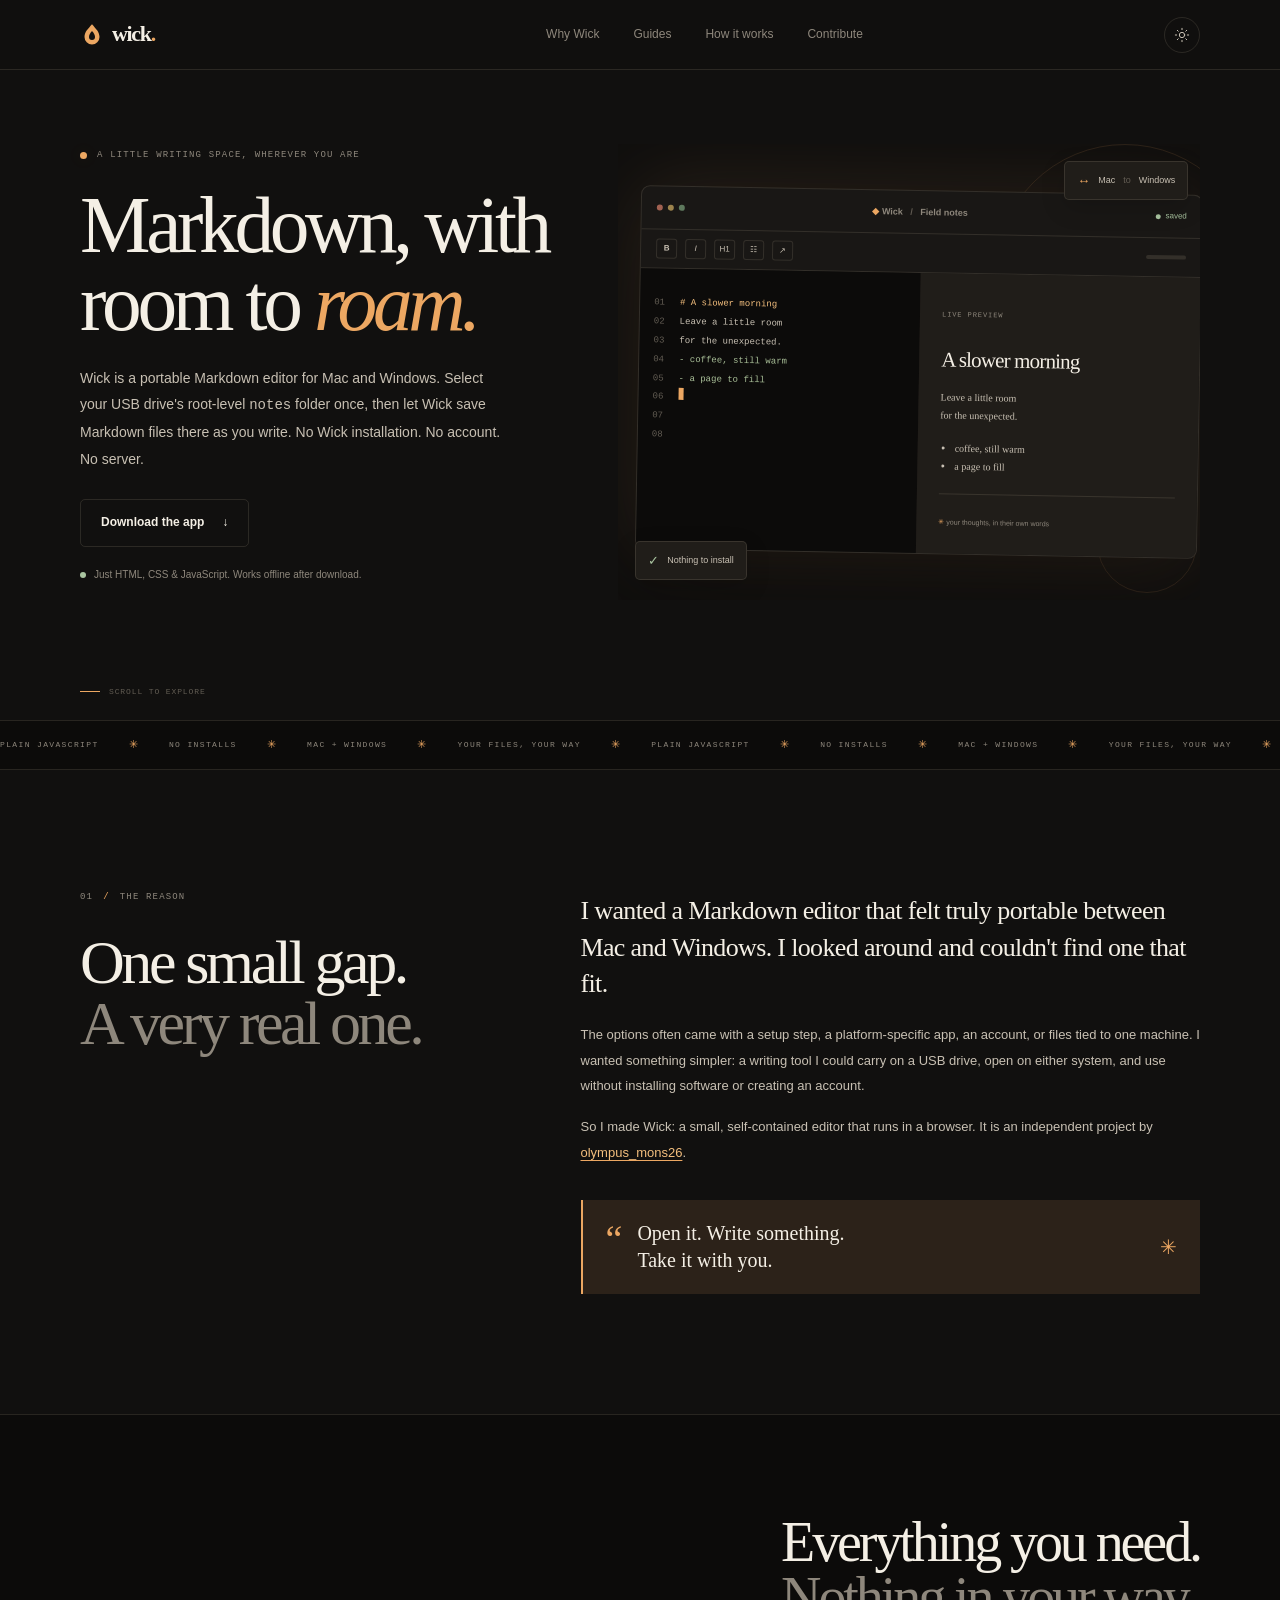
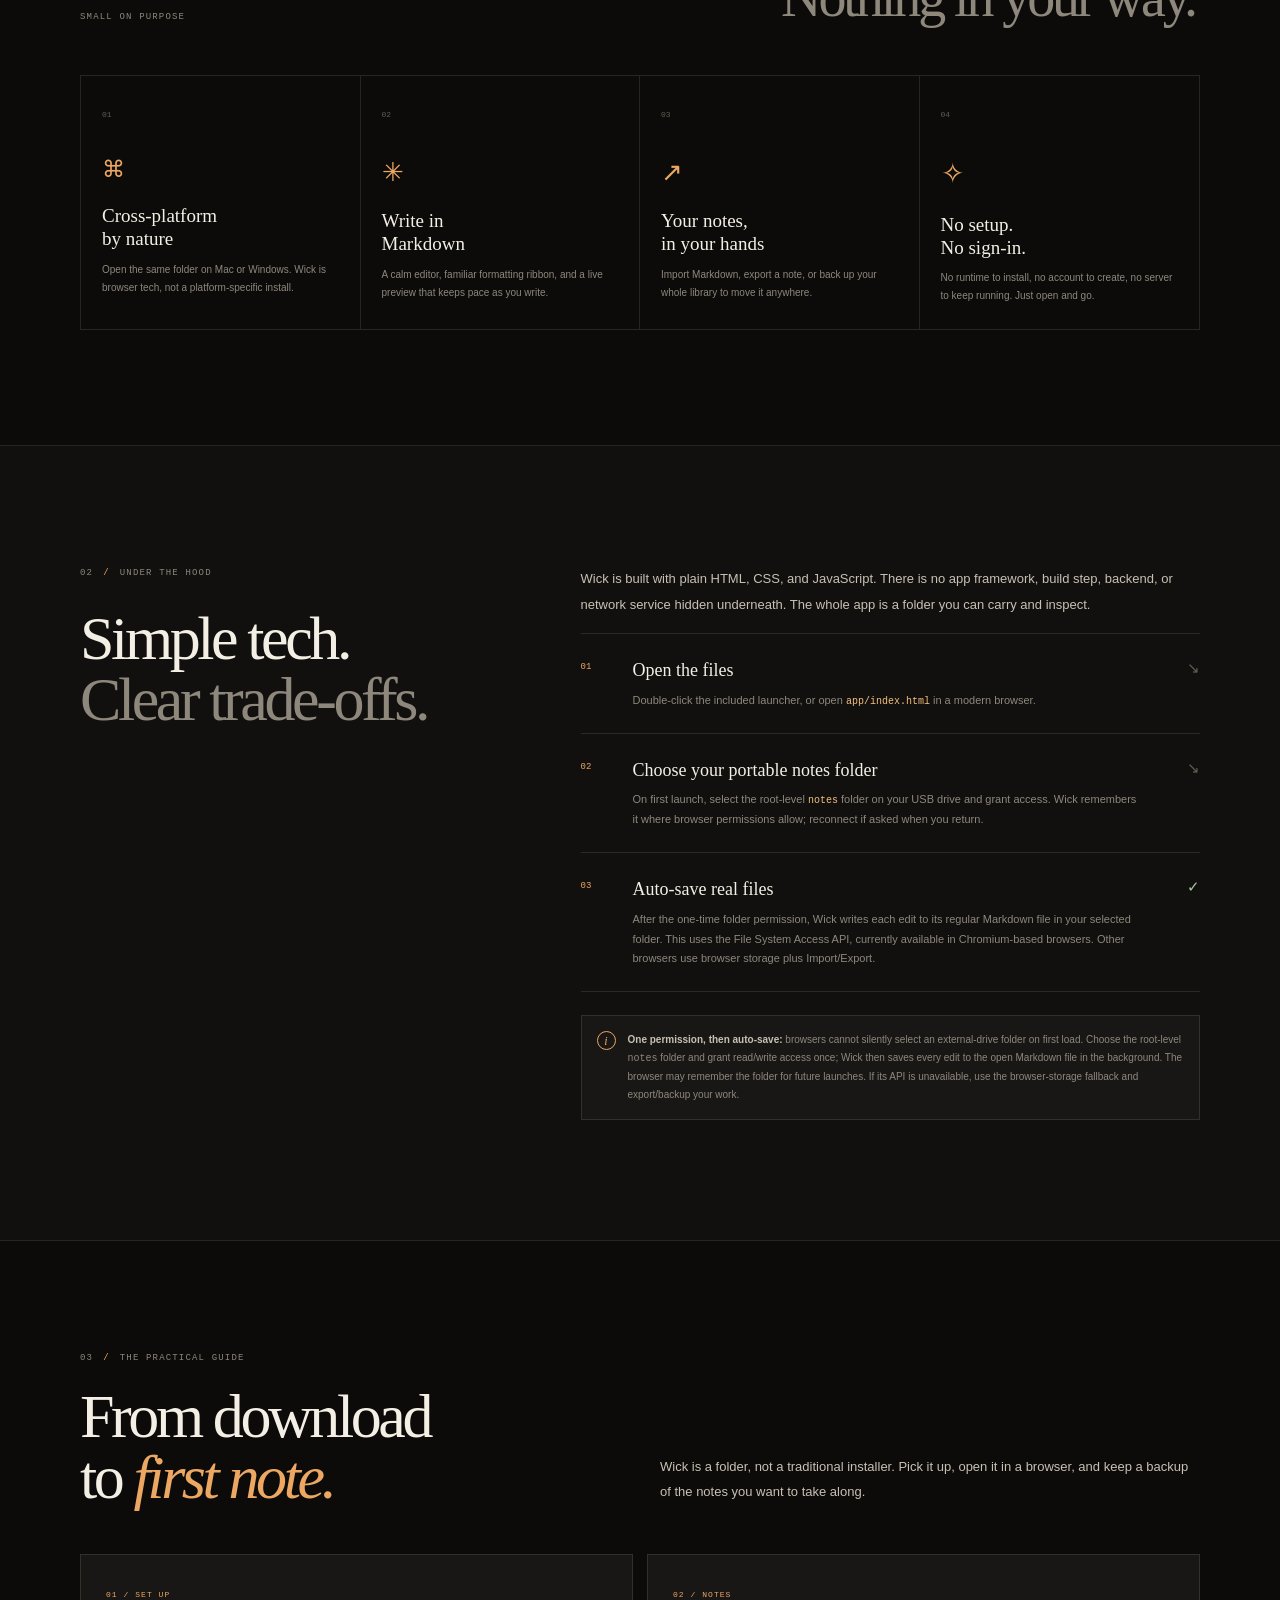
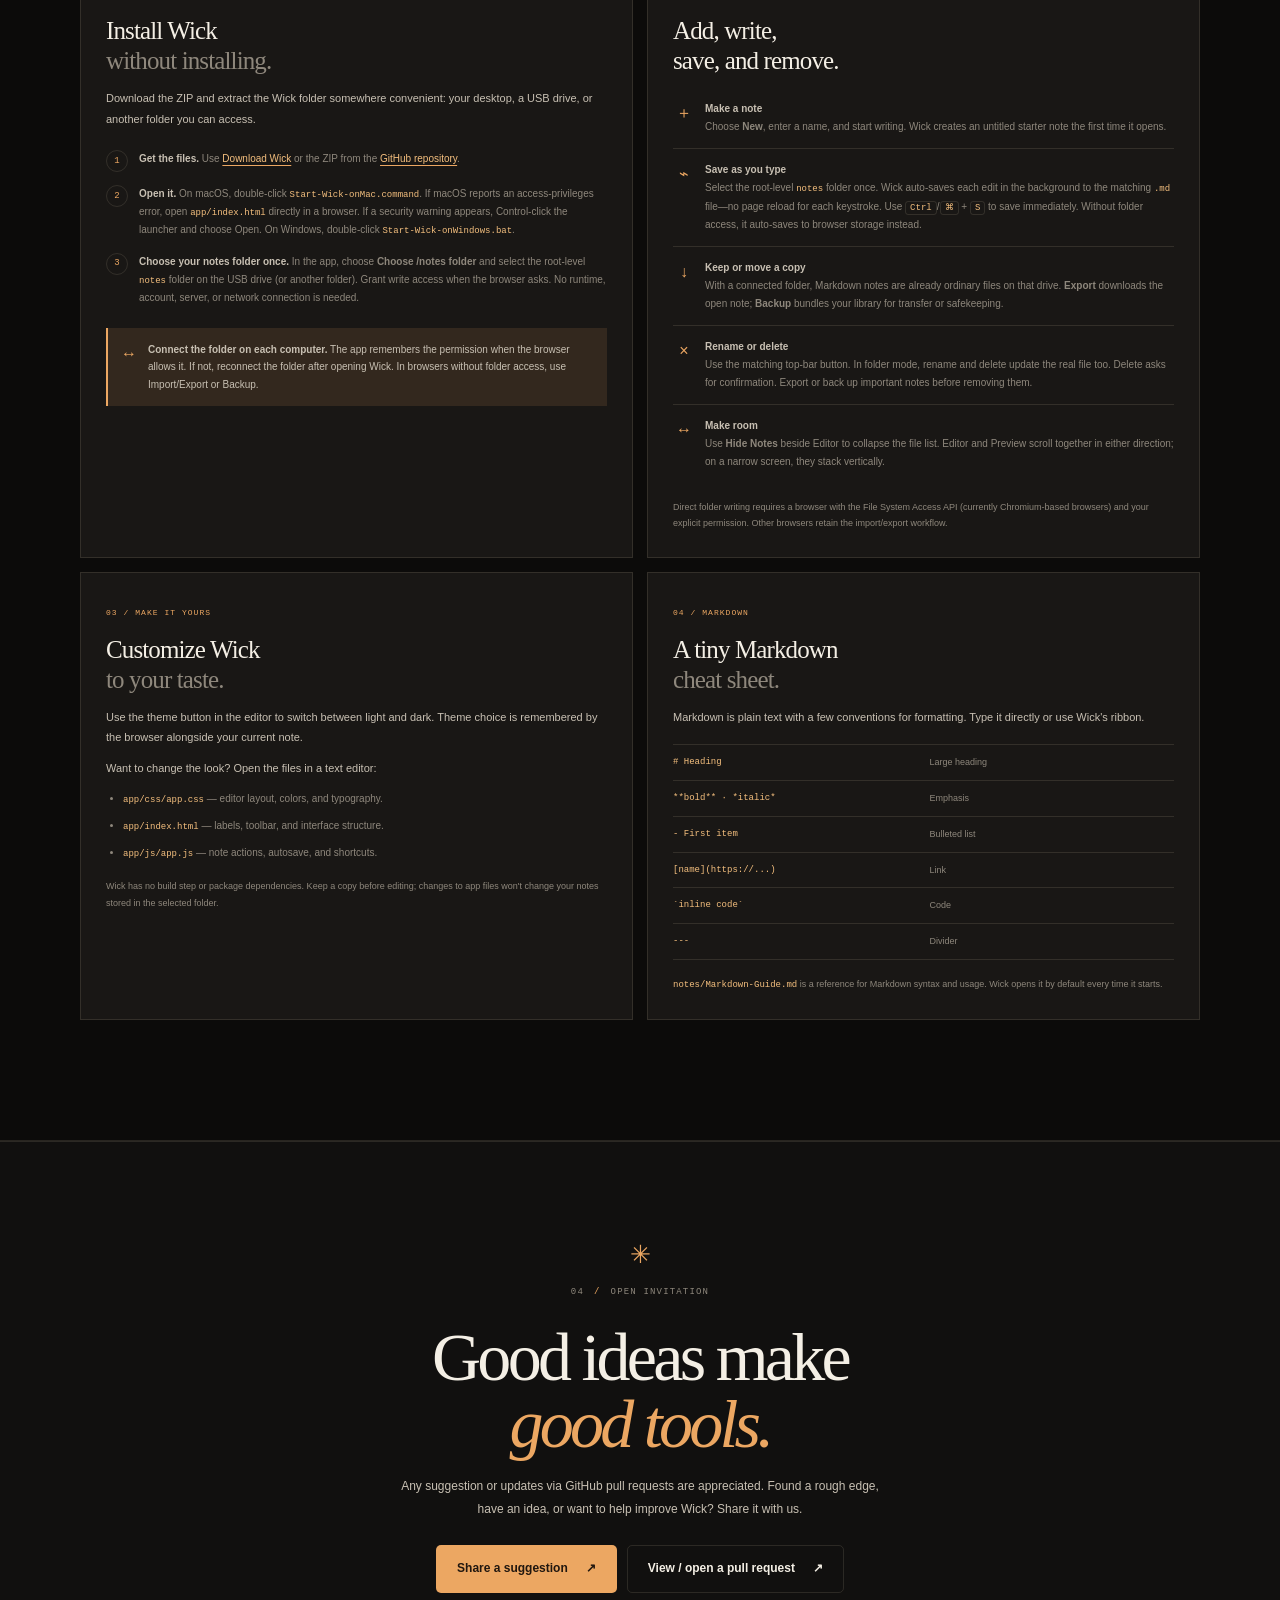
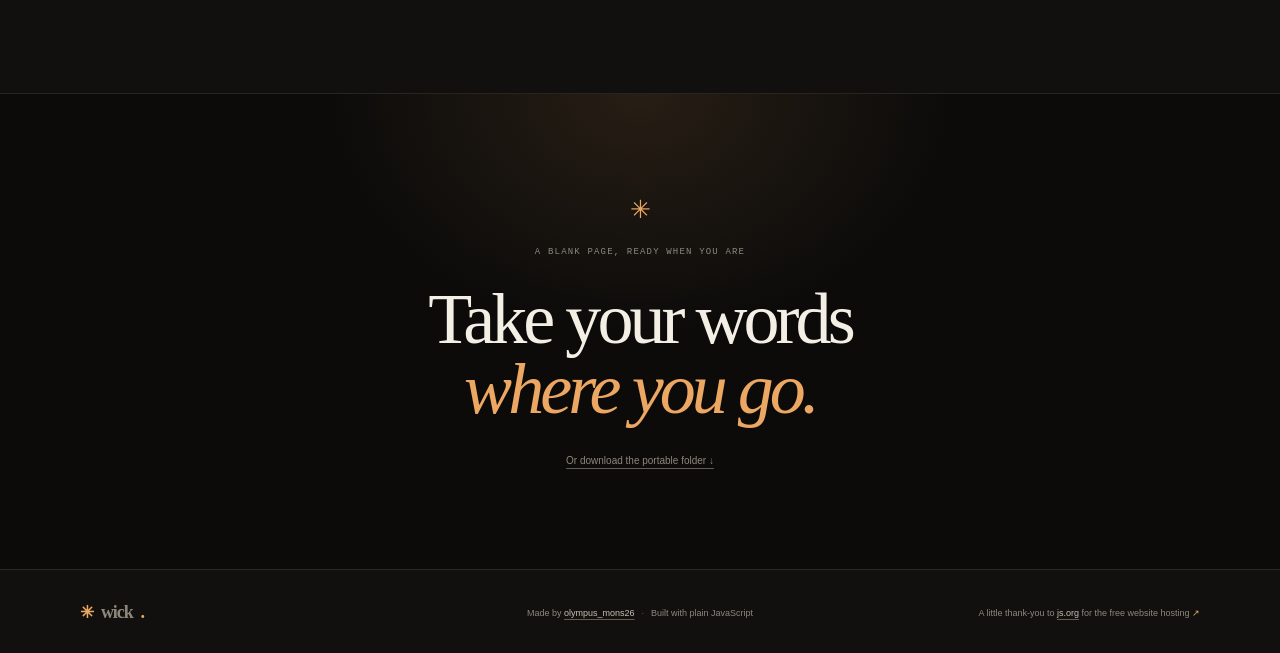
==== docs/index.html @ f29e6bd0 "Initial commit" ====
<!doctype html>
<html lang="en" data-theme="dark">
  <head>
    <meta charset="utf-8">
    <meta name="viewport" content="width=device-width, initial-scale=1">
    <meta name="theme-color" content="#11100f">
    <link rel="icon" type="image/x-icon" href="../favicon.ico">
    <meta
      name="description"
      content="Meet Wick: a portable, cross-platform Markdown editor made with plain JavaScript. No installs, accounts, or servers required."
    >
    <title>Wick — Markdown that travels</title>
    <link rel="stylesheet" href="site.css">
    <script src="site.js" defer></script>
  </head>
  <body>
    <a class="skip-link" href="#main">Skip to content</a>
    <div class="cursor-glow" id="cursor-glow" aria-hidden="true"></div>
    <header class="site-header">
      <a class="wordmark" href="#" aria-label="Wick home">
        <svg class="flame" viewBox="0 0 32 32" aria-hidden="true">
          <path d="M16 3c5 6 10 10 10 17a10 10 0 1 1-20 0C6 13 11 9 16 3Z" />
          <path class="flame-core" d="M16 12c2.5 3 4 5 4 8a4 4 0 1 1-8 0c0-3 1.5-5 4-8Z" />
        </svg>
        <span>wick<span class="wordmark-period">.</span></span>
      </a>
      <nav class="nav-links" aria-label="Main navigation">
        <a href="#why-wick">Why Wick</a>
        <a href="#getting-started">Guides</a>
        <a href="#under-the-hood">How it works</a>
        <a href="#contribute">Contribute</a>
      </nav>
      <div class="header-actions">
        <button class="theme-toggle" id="theme-toggle" type="button" aria-label="Switch to light mode" title="Switch theme">
          <svg class="theme-sun" viewBox="0 0 24 24" aria-hidden="true"><circle cx="12" cy="12" r="4" /><path d="M12 2v2m0 16v2M4.93 4.93l1.42 1.42m11.3 11.3 1.42 1.42M2 12h2m16 0h2M4.93 19.07l1.42-1.42m11.3-11.3 1.42-1.42" /></svg>
          <svg class="theme-moon" viewBox="0 0 24 24" aria-hidden="true"><path d="M20.2 15.3A8.5 8.5 0 0 1 8.7 3.8 8.5 8.5 0 1 0 20.2 15.3Z" /></svg>
        </button>
      </div>
    </header>

    <main id="main">
      <section class="hero section-wrap">
        <div class="hero-copy">
          <p class="eyebrow"><span class="eyebrow-mark"></span> A little writing space, wherever you are</p>
          <h1>Markdown, with<br>room to <span class="accent-text">roam.</span></h1>
          <p class="hero-intro">
            Wick is a portable Markdown editor for Mac and Windows. Select your USB drive's
            root-level <code>notes</code> folder once, then let Wick save Markdown files there as you write.
            No Wick installation. No account. No server.
          </p>
          <div class="hero-actions">
            <a class="button button-secondary" href="../Wick.zip" download>Download the app <span aria-hidden="true">↓</span></a>
          </div>
          <p class="micro-note"><span class="status-dot"></span> Just HTML, CSS &amp; JavaScript. Works offline after download.</p>
        </div>

        <div class="editor-art" aria-label="Illustration of Wick's Markdown editor and live preview">
          <div class="art-window">
            <div class="window-bar">
              <div class="window-dots" aria-hidden="true"><i></i><i></i><i></i></div>
              <span class="window-title"><span class="tiny-flame">◆</span> Wick <span class="window-divider">/</span> Field notes</span>
              <span class="window-saved"><span></span> saved</span>
            </div>
            <div class="art-toolbar" aria-hidden="true"><span><b>B</b></span><span><i>I</i></span><span>H1</span><span>☷</span><span>↗</span><span class="toolbar-fade"></span></div>
            <div class="art-panes">
              <div class="art-editor" aria-hidden="true">
                <div class="line-number">01<br>02<br>03<br>04<br>05<br>06<br>07<br>08</div>
                <div class="code-lines">
                  <span class="code-heading"># A slower morning</span>
                  <span></span>
                  <span>Leave a little room</span>
                  <span>for the unexpected.</span>
                  <span></span>
                  <span class="code-list">- coffee, still warm</span>
                  <span class="code-list">- a page to fill</span>
                  <span class="code-cursor"></span>
                </div>
              </div>
              <div class="art-preview">
                <span class="preview-label">LIVE PREVIEW</span>
                <h2>A slower morning</h2>
                <p>Leave a little room<br>for the unexpected.</p>
                <ul><li>coffee, still warm</li><li>a page to fill</li></ul>
                <div class="preview-rule"></div>
                <span class="preview-foot"><span class="mini-flame">✳</span> your thoughts, in their own words</span>
              </div>
            </div>
          </div>
          <div class="art-note note-top"><span class="note-icon">↔</span> Mac <span class="note-separator">to</span> Windows</div>
          <div class="art-note note-bottom"><span class="note-icon note-check">✓</span> Nothing to install</div>
          <div class="art-orbit orbit-one"></div>
          <div class="art-orbit orbit-two"></div>
        </div>
        <a class="scroll-cue" href="#why-wick"><span></span> SCROLL TO EXPLORE</a>
      </section>

      <section class="ticker" aria-label="Wick highlights">
        <div class="ticker-track">
          <span>PLAIN JAVASCRIPT</span><i>✳</i><span>NO INSTALLS</span><i>✳</i><span>MAC + WINDOWS</span><i>✳</i><span>YOUR FILES, YOUR WAY</span><i>✳</i>
          <span aria-hidden="true">PLAIN JAVASCRIPT</span><i aria-hidden="true">✳</i><span aria-hidden="true">NO INSTALLS</span><i aria-hidden="true">✳</i><span aria-hidden="true">MAC + WINDOWS</span><i aria-hidden="true">✳</i><span aria-hidden="true">YOUR FILES, YOUR WAY</span><i aria-hidden="true">✳</i>
        </div>
      </section>

      <section class="why-section section-wrap" id="why-wick">
        <div class="section-heading">
          <p class="eyebrow">01 <span class="heading-slash">/</span> THE REASON</p>
          <h2>One small gap.<br><span class="muted-heading">A very real one.</span></h2>
        </div>
        <div class="why-content">
          <p class="why-lead">
            I wanted a Markdown editor that felt truly portable between Mac and Windows.
            I looked around and couldn't find one that fit.
          </p>
          <p class="body-copy">
            The options often came with a setup step, a platform-specific app, an account, or files
            tied to one machine. I wanted something simpler: a writing tool I could carry on a USB
            drive, open on either system, and use without installing software or creating an account.
          </p>
          <p class="body-copy">
            So I made Wick: a small, self-contained editor that runs in a browser. It is an
            independent project by <a class="text-link" href="https://github.com/olympus-mons26/wick" target="_blank" rel="noopener noreferrer">olympus_mons26</a>.
          </p>
          <div class="pull-quote"><span>“</span><p>Open it. Write something.<br>Take it with you.</p><span class="quote-flame">✳</span></div>
        </div>
      </section>

      <section class="features-section">
        <div class="section-wrap">
          <div class="features-intro">
            <p class="eyebrow">SMALL ON PURPOSE</p>
            <h2>Everything you need.<br><span class="muted-heading">Nothing in your way.</span></h2>
          </div>
          <div class="feature-grid">
            <article class="feature-card">
              <span class="feature-number">01</span>
              <span class="feature-icon icon-cross" aria-hidden="true">⌘</span>
              <h3>Cross-platform<br>by nature</h3>
              <p>Open the same folder on Mac or Windows. Wick is browser tech, not a platform-specific install.</p>
            </article>
            <article class="feature-card">
              <span class="feature-number">02</span>
              <span class="feature-icon icon-pen" aria-hidden="true">✳</span>
              <h3>Write in<br>Markdown</h3>
              <p>A calm editor, familiar formatting ribbon, and a live preview that keeps pace as you write.</p>
            </article>
            <article class="feature-card">
              <span class="feature-number">03</span>
              <span class="feature-icon icon-box" aria-hidden="true">↗</span>
              <h3>Your notes,<br>in your hands</h3>
              <p>Import Markdown, export a note, or back up your whole library to move it anywhere.</p>
            </article>
            <article class="feature-card">
              <span class="feature-number">04</span>
              <span class="feature-icon icon-spark" aria-hidden="true">✧</span>
              <h3>No setup.<br>No sign-in.</h3>
              <p>No runtime to install, no account to create, no server to keep running. Just open and go.</p>
            </article>
          </div>
        </div>
      </section>

      <section class="under-hood section-wrap" id="under-the-hood">
        <div class="section-heading">
          <p class="eyebrow">02 <span class="heading-slash">/</span> UNDER THE HOOD</p>
          <h2>Simple tech.<br><span class="muted-heading">Clear trade-offs.</span></h2>
        </div>
        <div class="hood-content">
          <p class="body-copy hood-lead">
            Wick is built with plain HTML, CSS, and JavaScript. There is no app framework, build
            step, backend, or network service hidden underneath. The whole app is a folder you can
            carry and inspect.
          </p>
          <div class="flow">
            <article class="flow-step">
              <span class="flow-index">01</span>
              <div><h3>Open the files</h3><p>Double-click the included launcher, or open <code>app/index.html</code> in a modern browser.</p></div>
              <span class="flow-arrow" aria-hidden="true">↘</span>
            </article>
            <article class="flow-step">
              <span class="flow-index">02</span>
              <div><h3>Choose your portable notes folder</h3><p>On first launch, select the root-level <code>notes</code> folder on your USB drive and grant access. Wick remembers it where browser permissions allow; reconnect if asked when you return.</p></div>
              <span class="flow-arrow" aria-hidden="true">↘</span>
            </article>
            <article class="flow-step">
              <span class="flow-index">03</span>
              <div><h3>Auto-save real files</h3><p>After the one-time folder permission, Wick writes each edit to its regular Markdown file in your selected folder. This uses the File System Access API, currently available in Chromium-based browsers. Other browsers use browser storage plus Import/Export.</p></div>
              <span class="flow-arrow" aria-hidden="true">✓</span>
            </article>
          </div>
          <aside class="honesty-note">
            <span class="honesty-mark">i</span>
            <p><strong>One permission, then auto-save:</strong> browsers cannot silently select an external-drive folder on first load. Choose the root-level <code>notes</code> folder and grant read/write access once; Wick then saves every edit to the open Markdown file in the background. The browser may remember the folder for future launches. If its API is unavailable, use the browser-storage fallback and export/backup your work.</p>
          </aside>
        </div>
      </section>

      <section class="guides-section" id="getting-started">
        <div class="section-wrap">
          <div class="guides-heading">
            <p class="eyebrow">03 <span class="heading-slash">/</span> THE PRACTICAL GUIDE</p>
            <h2>From download<br>to <span class="accent-text">first note.</span></h2>
            <p class="body-copy">Wick is a folder, not a traditional installer. Pick it up, open it in a browser, and keep a backup of the notes you want to take along.</p>
          </div>

          <div class="guide-grid">
            <article class="guide-card guide-install" id="install">
              <span class="guide-tag">01 / SET UP</span>
              <h3>Install Wick<br><span class="muted-heading">without installing.</span></h3>
              <p>Download the ZIP and extract the Wick folder somewhere convenient: your desktop, a USB drive, or another folder you can access.</p>
              <ol class="guide-list">
                <li><span>1</span><p><strong>Get the files.</strong> Use <a href="../Wick.zip" download>Download Wick</a> or the ZIP from the <a href="https://github.com/olympus-mons26/wick" target="_blank" rel="noopener noreferrer">GitHub repository</a>.</p></li>
                <li><span>2</span><p><strong>Open it.</strong> On macOS, double-click <code>Start-Wick-onMac.command</code>. If macOS reports an access-privileges error, open <code>app/index.html</code> directly in a browser. If a security warning appears, Control-click the launcher and choose Open. On Windows, double-click <code>Start-Wick-onWindows.bat</code>.</p></li>
                <li><span>3</span><p><strong>Choose your notes folder once.</strong> In the app, choose <b>Choose /notes folder</b> and select the root-level <code>notes</code> folder on the USB drive (or another folder). Grant write access when the browser asks. No runtime, account, server, or network connection is needed.</p></li>
              </ol>
              <div class="guide-callout"><span aria-hidden="true">↔</span><p><strong>Connect the folder on each computer.</strong> The app remembers the permission when the browser allows it. If not, reconnect the folder after opening Wick. In browsers without folder access, use Import/Export or Backup.</p></div>
            </article>

            <article class="guide-card" id="notes-guide">
              <span class="guide-tag">02 / NOTES</span>
              <h3>Add, write,<br>save, and remove.</h3>
              <div class="guide-detail"><span class="detail-icon">＋</span><p><strong>Make a note</strong><br>Choose <b>New</b>, enter a name, and start writing. Wick creates an untitled starter note the first time it opens.</p></div>
              <div class="guide-detail"><span class="detail-icon">⌁</span><p><strong>Save as you type</strong><br>Select the root-level <code>notes</code> folder once. Wick auto-saves each edit in the background to the matching <code>.md</code> file—no page reload for each keystroke. Use <kbd>Ctrl</kbd>/<kbd>⌘</kbd> + <kbd>S</kbd> to save immediately. Without folder access, it auto-saves to browser storage instead.</p></div>
              <div class="guide-detail"><span class="detail-icon">↓</span><p><strong>Keep or move a copy</strong><br>With a connected folder, Markdown notes are already ordinary files on that drive. <b>Export</b> downloads the open note; <b>Backup</b> bundles your library for transfer or safekeeping.</p></div>
              <div class="guide-detail"><span class="detail-icon">×</span><p><strong>Rename or delete</strong><br>Use the matching top-bar button. In folder mode, rename and delete update the real file too. Delete asks for confirmation. Export or back up important notes before removing them.</p></div>
              <div class="guide-detail"><span class="detail-icon">↔</span><p><strong>Make room</strong><br>Use <b>Hide Notes</b> beside Editor to collapse the file list. Editor and Preview scroll together in either direction; on a narrow screen, they stack vertically.</p></div>
              <p class="guide-footnote">Direct folder writing requires a browser with the File System Access API (currently Chromium-based browsers) and your explicit permission. Other browsers retain the import/export workflow.</p>
            </article>

            <article class="guide-card" id="customize-guide">
              <span class="guide-tag">03 / MAKE IT YOURS</span>
              <h3>Customize Wick<br><span class="muted-heading">to your taste.</span></h3>
              <p>Use the theme button in the editor to switch between light and dark. Theme choice is remembered by the browser alongside your current note.</p>
              <p>Want to change the look? Open the files in a text editor:</p>
              <ul class="customize-list">
                <li><code>app/css/app.css</code> — editor layout, colors, and typography.</li>
                <li><code>app/index.html</code> — labels, toolbar, and interface structure.</li>
                <li><code>app/js/app.js</code> — note actions, autosave, and shortcuts.</li>
              </ul>
              <p class="guide-footnote">Wick has no build step or package dependencies. Keep a copy before editing; changes to app files won't change your notes stored in the selected folder.</p>
            </article>

            <article class="guide-card guide-markdown" id="markdown-guide">
              <span class="guide-tag">04 / MARKDOWN</span>
              <h3>A tiny Markdown<br><span class="muted-heading">cheat sheet.</span></h3>
              <p>Markdown is plain text with a few conventions for formatting. Type it directly or use Wick's ribbon.</p>
              <div class="markdown-examples">
                <div><code># Heading</code><span>Large heading</span></div>
                <div><code>**bold** · *italic*</code><span>Emphasis</span></div>
                <div><code>- First item</code><span>Bulleted list</span></div>
                <div><code>[name](https://...)</code><span>Link</span></div>
                <div><code>`inline code`</code><span>Code</span></div>
                <div><code>---</code><span>Divider</span></div>
              </div>
              <p class="guide-footnote"><code>notes/Markdown-Guide.md</code> is a reference for Markdown syntax and usage. Wick opens it by default every time it starts.</p>
            </article>
          </div>
        </div>
      </section>

      <section class="contribute-section" id="contribute">
        <div class="contribute-inner">
          <span class="closing-flame" aria-hidden="true">✳</span>
          <p class="eyebrow">04 <span class="heading-slash">/</span> OPEN INVITATION</p>
          <h2>Good ideas make<br><span class="accent-text">good tools.</span></h2>
          <p>Any suggestion or updates via GitHub pull requests are appreciated. Found a rough edge, have an idea, or want to help improve Wick? Share it with us.</p>
          <div class="contribute-actions">
            <a class="button button-primary" href="https://github.com/olympus-mons26/wick/issues" target="_blank" rel="noopener noreferrer">Share a suggestion <span aria-hidden="true">↗</span></a>
            <a class="button button-secondary" href="https://github.com/olympus-mons26/wick/pulls" target="_blank" rel="noopener noreferrer">View / open a pull request <span aria-hidden="true">↗</span></a>
          </div>
        </div>
      </section>

      <section class="closing-section">
        <div class="closing-glow"></div>
        <div class="closing-content">
          <span class="closing-flame" aria-hidden="true">✳</span>
          <p class="eyebrow">A BLANK PAGE, READY WHEN YOU ARE</p>
          <h2>Take your words<br><span class="accent-text">where you go.</span></h2>
          <a class="closing-download" href="../Wick.zip" download>Or download the portable folder <span aria-hidden="true">↓</span></a>
        </div>
      </section>
    </main>

    <footer class="site-footer">
      <a class="footer-brand" href="#" aria-label="Wick home"><span class="tiny-flame">✳</span> wick<span class="wordmark-period">.</span></a>
      <p class="footer-credit">Made by <a href="https://github.com/olympus-mons26/wick" target="_blank" rel="noopener noreferrer">olympus_mons26</a><span class="footer-dot">·</span>Built with plain JavaScript</p>
      <p class="footer-thanks">A little thank-you to <a href="https://js.org" target="_blank" rel="noopener noreferrer">js.org</a> for the free website hosting <span aria-hidden="true">↗</span></p>
    </footer>
  </body>
</html>
---- docs/site.css ----
:root {
  color-scheme: dark;
  --page: #11100f;
  --page-deep: #0c0b0a;
  --surface: #191715;
  --surface-raised: #201d19;
  --ink: #f4efe5;
  --ink-soft: #c8c0b3;
  --muted: #8e877c;
  --faint: #625c53;
  --line: rgba(234, 218, 191, 0.12);
  --accent: #eca762;
  --accent-bright: #f4bf7e;
  --accent-wash: rgba(236, 167, 98, 0.12);
  --green: #a9c4a0;
  --font-serif: "Iowan Old Style", "Palatino Linotype", Palatino, Georgia, serif;
  --font-sans: -apple-system, BlinkMacSystemFont, "Segoe UI", sans-serif;
  --font-mono: ui-monospace, "SFMono-Regular", Consolas, monospace;
  --wrap: 1120px;
}

html[data-theme="light"] {
  color-scheme: light;
  --page: #f5f0e6;
  --page-deep: #ece4d6;
  --surface: #fbf8f1;
  --surface-raised: #fffdf8;
  --ink: #2d251e;
  --ink-soft: #574e43;
  --muted: #81776b;
  --faint: #a69b8b;
  --line: rgba(71, 55, 37, 0.14);
  --accent: #b7642f;
  --accent-bright: #99491f;
  --accent-wash: rgba(183, 100, 47, 0.1);
  --green: #52784e;
}

* { box-sizing: border-box; }

html {
  scroll-behavior: smooth;
  scroll-padding-top: 84px;
}

body {
  margin: 0;
  background: var(--page);
  color: var(--ink);
  font-family: var(--font-sans);
  font-size: 15px;
  line-height: 1.65;
  -webkit-font-smoothing: antialiased;
  transition: background-color 240ms ease, color 240ms ease;
}

a { color: inherit; }

.skip-link {
  position: absolute;
  z-index: 10;
  top: 8px;
  left: 8px;
  padding: 8px 12px;
  transform: translateY(-150%);
  border-radius: 4px;
  background: var(--accent);
  color: #1d1711;
}
.skip-link:focus { transform: translateY(0); }

.cursor-glow {
  position: fixed;
  z-index: 4;
  top: var(--pointer-y, -1000px);
  left: var(--pointer-x, -1000px);
  width: 250px;
  height: 250px;
  border-radius: 50%;
  background: radial-gradient(circle, rgba(236, 167, 98, 0.055), rgba(236, 167, 98, 0.018) 35%, transparent 72%);
  opacity: 0;
  pointer-events: none;
  transform: translate(-50%, -50%);
  transition: opacity 220ms ease;
}
.cursor-glow.is-visible { opacity: 1; }
html[data-theme="light"] .cursor-glow {
  background: radial-gradient(circle, rgba(183, 100, 47, 0.075), rgba(183, 100, 47, 0.025) 38%, transparent 72%);
}

.site-header {
  position: sticky;
  z-index: 5;
  top: 0;
  display: flex;
  height: 70px;
  align-items: center;
  justify-content: space-between;
  padding: 0 max(28px, calc((100vw - var(--wrap)) / 2));
  border-bottom: 1px solid var(--line);
  background: color-mix(in srgb, var(--page) 91%, transparent);
  backdrop-filter: blur(18px);
}

.wordmark, .footer-brand {
  display: inline-flex;
  align-items: center;
  gap: 8px;
  text-decoration: none;
  font-family: var(--font-serif);
  font-size: 22px;
  font-weight: 700;
  letter-spacing: -0.06em;
}
.flame { width: 24px; height: 24px; fill: var(--accent); }
.flame-core { fill: var(--page); }
.wordmark-period { color: var(--accent); }

.nav-links {
  display: flex;
  gap: 34px;
  margin-left: 90px;
}
.nav-links a {
  color: var(--muted);
  font-size: 12px;
  text-decoration: none;
  transition: color 150ms ease;
}
.nav-links a:hover, .nav-links a:focus-visible { color: var(--accent-bright); }

.header-actions { display: flex; align-items: center; gap: 13px; }
.button {
  display: inline-flex;
  min-height: 48px;
  align-items: center;
  justify-content: center;
  gap: 18px;
  padding: 0 20px;
  border: 1px solid transparent;
  border-radius: 5px;
  font-size: 12px;
  font-weight: 650;
  text-decoration: none;
  transition: transform 160ms ease, background 160ms ease, border-color 160ms ease;
}
.button:hover { transform: translateY(-2px); }
.button-small { min-height: 35px; padding: 0 14px; font-size: 11px; }
.button-primary { background: var(--accent); color: #21170f; }
.button-primary:hover { background: var(--accent-bright); }
.button-secondary, .button-quiet { border-color: var(--line); background: transparent; color: var(--ink); }
.button-secondary:hover, .button-quiet:hover { border-color: var(--accent); }
.button-quiet { color: var(--ink-soft); }

.theme-toggle {
  display: grid;
  width: 36px;
  height: 36px;
  place-items: center;
  border: 1px solid var(--line);
  border-radius: 50%;
  background: transparent;
  color: var(--ink-soft);
  cursor: pointer;
}
.theme-toggle:hover { border-color: var(--accent); color: var(--accent-bright); }
.theme-toggle svg { width: 16px; height: 16px; fill: none; stroke: currentColor; stroke-linecap: round; stroke-linejoin: round; stroke-width: 1.5; }
.theme-moon { display: none; }
html[data-theme="light"] .theme-moon { display: block; }
html[data-theme="light"] .theme-sun { display: none; }

.section-wrap { width: min(var(--wrap), calc(100% - 64px)); margin-inline: auto; }
.hero {
  position: relative;
  display: grid;
  min-height: 650px;
  grid-template-columns: 0.92fr 1.08fr;
  align-items: center;
  gap: 42px;
  padding-top: 24px;
  padding-bottom: 70px;
}
.hero-copy { position: relative; z-index: 1; padding-bottom: 12px; }
.eyebrow {
  display: flex;
  align-items: center;
  gap: 10px;
  margin: 0 0 24px;
  color: var(--muted);
  font-family: var(--font-mono);
  font-size: 9px;
  letter-spacing: 0.13em;
  text-transform: uppercase;
}
.eyebrow-mark { width: 7px; height: 7px; border-radius: 50%; background: var(--accent); box-shadow: 0 0 16px var(--accent-wash); }
h1, h2, h3, p { margin-top: 0; }
.hero h1, .section-heading h2, .features-intro h2, .closing-content h2 {
  margin-bottom: 22px;
  font-family: var(--font-serif);
  font-weight: 400;
  letter-spacing: -0.055em;
  line-height: 0.98;
}
.hero h1 { font-size: clamp(58px, 6.2vw, 84px); }
.accent-text { color: var(--accent); font-style: italic; }
.hero-intro { max-width: 430px; margin-bottom: 27px; color: var(--ink-soft); font-size: 14px; line-height: 1.9; }
.hero-actions { display: flex; flex-wrap: wrap; gap: 10px; }
.micro-note { display: flex; align-items: center; gap: 8px; margin: 20px 0 0; color: var(--muted); font-size: 10px; }
.status-dot { width: 6px; height: 6px; border-radius: 50%; background: var(--green); }

.editor-art { position: relative; min-width: 0; overflow: hidden; padding: 46px 0 46px 20px; }
.art-window {
  position: relative;
  z-index: 1;
  overflow: hidden;
  border: 1px solid var(--line);
  border-radius: 9px;
  background: var(--surface);
  box-shadow: 0 35px 100px rgba(0, 0, 0, 0.25), 0 0 80px var(--accent-wash);
  transform: rotate(1deg);
}
html[data-theme="light"] .art-window { box-shadow: 0 35px 90px rgba(88, 61, 31, 0.12), 0 0 70px var(--accent-wash); }
.window-bar { display: flex; height: 43px; align-items: center; justify-content: space-between; padding: 0 15px; border-bottom: 1px solid var(--line); color: var(--muted); font-size: 9px; }
.window-dots { display: flex; gap: 5px; }
.window-dots i { width: 6px; height: 6px; border-radius: 50%; background: var(--faint); opacity: .7; }
.window-dots i:first-child { background: #dc806b; }
.window-dots i:nth-child(2) { background: #d6b366; }
.window-dots i:nth-child(3) { background: #7ca37d; }
.window-title { margin-left: auto; margin-right: auto; font-weight: 600; }
.tiny-flame { color: var(--accent); }
.window-divider { padding: 0 5px; color: var(--faint); }
.window-saved { display: flex; align-items: center; gap: 5px; color: var(--green); font-size: 8px; }
.window-saved span { width: 5px; height: 5px; border-radius: 50%; background: var(--green); }
.art-toolbar { display: flex; gap: 8px; height: 39px; align-items: center; padding: 0 15px; border-bottom: 1px solid var(--line); }
.art-toolbar span { display: grid; min-width: 21px; height: 20px; place-items: center; border: 1px solid var(--line); border-radius: 3px; color: var(--ink-soft); font-size: 8px; }
.art-toolbar .toolbar-fade { width: 40px; height: 4px; margin-left: auto; border: 0; background: var(--line); }
.art-panes { display: grid; min-height: 280px; grid-template-columns: 1fr 1fr; }
.art-editor { display: flex; gap: 15px; padding: 25px 14px; background: var(--page-deep); font-family: var(--font-mono); font-size: 9px; line-height: 2.1; }
.line-number { color: var(--faint); text-align: right; }
.code-lines { display: flex; flex-direction: column; color: var(--ink-soft); white-space: nowrap; }
.code-heading { color: var(--accent-bright); }
.code-list { color: #a9bf98; }
.code-cursor { width: 5px; height: 12px; background: var(--accent); }
.art-preview { padding: 26px 22px 20px; background: var(--surface-raised); }
.preview-label { color: var(--muted); font-family: var(--font-mono); font-size: 7px; letter-spacing: .13em; }
.art-preview h2 { margin: 18px 0 12px; font-family: var(--font-serif); font-size: 21px; font-weight: 400; letter-spacing: -.04em; }
.art-preview p, .art-preview li { color: var(--ink-soft); font-family: var(--font-serif); font-size: 10px; line-height: 1.8; }
.art-preview ul { padding-left: 15px; }
.preview-rule { height: 1px; margin: 18px 0 13px; background: var(--line); }
.preview-foot { color: var(--muted); font-size: 7px; }
.mini-flame { color: var(--accent); }
.art-note { position: absolute; z-index: 2; display: flex; align-items: center; gap: 8px; padding: 8px 12px; border: 1px solid var(--line); border-radius: 5px; background: var(--surface-raised); box-shadow: 0 8px 25px rgba(0,0,0,.15); color: var(--ink-soft); font-size: 9px; }
.note-top { top: 17px; right: 2%; }
.note-bottom { bottom: 20px; left: 3%; }
.note-icon { color: var(--accent); font-size: 13px; }
.note-check { color: var(--green); }
.note-separator { color: var(--faint); }
.art-orbit { position: absolute; border: 1px solid var(--accent-wash); border-radius: 50%; }
.orbit-one { top: 0; right: -55px; width: 260px; height: 260px; }
.orbit-two { right: 3px; bottom: 7px; width: 100px; height: 100px; }
.scroll-cue { position: absolute; bottom: 22px; left: 0; display: flex; align-items: center; gap: 9px; color: var(--faint); font-family: var(--font-mono); font-size: 8px; letter-spacing: .11em; text-decoration: none; }
.scroll-cue span { width: 20px; height: 1px; background: var(--accent); }

.ticker { overflow: hidden; border-block: 1px solid var(--line); background: var(--page-deep); }
.ticker-track { display: flex; width: max-content; align-items: center; gap: 30px; padding: 15px 0; animation: ticker-scroll 32s linear infinite; color: var(--muted); font-family: var(--font-mono); font-size: 8px; letter-spacing: .17em; }
.ticker-track i { color: var(--accent); font-size: 11px; font-style: normal; }
@keyframes ticker-scroll { to { transform: translateX(-50%); } }

.why-section { display: grid; grid-template-columns: .82fr 1.18fr; gap: 70px; padding-block: 120px; }
.section-heading .eyebrow { margin-bottom: 27px; }
.heading-slash { color: var(--accent); }
.section-heading h2, .features-intro h2 { font-size: clamp(43px, 5vw, 62px); }
.muted-heading { color: var(--muted); }
.why-lead { max-width: 620px; margin: 3px 0 20px; font-family: var(--font-serif); font-size: 26px; line-height: 1.4; letter-spacing: -.025em; }
.body-copy { max-width: 620px; margin-bottom: 16px; color: var(--ink-soft); font-size: 13px; line-height: 1.95; }
.text-link { color: var(--accent-bright); text-decoration-color: var(--accent); text-underline-offset: 3px; }
.pull-quote { position: relative; display: flex; align-items: center; gap: 15px; margin-top: 35px; padding: 20px 23px; border-left: 2px solid var(--accent); background: var(--accent-wash); }
.pull-quote > span:first-child { align-self: flex-start; color: var(--accent); font-family: var(--font-serif); font-size: 38px; line-height: 1; }
.pull-quote p { margin: 0; font-family: var(--font-serif); font-size: 20px; line-height: 1.35; }
.quote-flame { margin-left: auto; color: var(--accent); font-size: 20px; }

.features-section { padding-block: 100px 115px; border-block: 1px solid var(--line); background: var(--page-deep); }
.features-intro { display: flex; align-items: flex-end; justify-content: space-between; gap: 30px; margin-bottom: 50px; }
.features-intro .eyebrow { margin: 0; }
.features-intro h2 { margin: 0; font-size: clamp(40px, 4.5vw, 56px); }
.feature-grid { display: grid; grid-template-columns: repeat(4, 1fr); border: 1px solid var(--line); }
.feature-card { position: relative; min-height: 245px; padding: 24px 21px; border-right: 1px solid var(--line); }
.feature-card:last-child { border-right: 0; }
.feature-number { color: var(--faint); font-family: var(--font-mono); font-size: 8px; }
.feature-icon { display: block; margin: 26px 0 17px; color: var(--accent); font-size: 23px; }
.icon-cross { font-family: var(--font-serif); }
.icon-pen { font-size: 26px; }
.icon-box { font-size: 26px; }
.icon-spark { font-size: 28px; }
.feature-card h3 { margin-bottom: 10px; font-family: var(--font-serif); font-size: 19px; font-weight: 400; line-height: 1.2; }
.feature-card p { margin: 0; color: var(--muted); font-size: 10px; line-height: 1.8; }

.under-hood { display: grid; grid-template-columns: .82fr 1.18fr; gap: 70px; padding-block: 120px; }
.hood-lead { margin-top: 0; }
.flow { border-top: 1px solid var(--line); }
.flow-step { display: grid; grid-template-columns: 36px 1fr 20px; gap: 16px; align-items: start; padding: 22px 0; border-bottom: 1px solid var(--line); }
.flow-index { padding-top: 4px; color: var(--accent); font-family: var(--font-mono); font-size: 9px; }
.flow-step h3 { margin-bottom: 5px; font-family: var(--font-serif); font-size: 18px; font-weight: 400; }
.flow-step p { max-width: 510px; margin: 0; color: var(--muted); font-size: 11px; line-height: 1.8; }
.flow-step code { color: var(--accent-bright); font-family: var(--font-mono); font-size: 10px; }
.flow-arrow { justify-self: end; color: var(--faint); font-size: 15px; }
.flow-step:last-child .flow-arrow { color: var(--green); }
.honesty-note { display: flex; gap: 12px; margin-top: 23px; padding: 15px; border: 1px solid var(--line); background: var(--surface); }
.honesty-mark { display: grid; width: 19px; height: 19px; flex: 0 0 19px; place-items: center; border: 1px solid var(--accent); border-radius: 50%; color: var(--accent); font-family: var(--font-serif); font-size: 12px; font-style: italic; }
.honesty-note p { margin: 0; color: var(--muted); font-size: 10px; line-height: 1.8; }
.honesty-note strong { color: var(--ink-soft); font-weight: 600; }

.guides-section {
  padding-block: 110px 120px;
  border-block: 1px solid var(--line);
  background: var(--page-deep);
}
.guides-heading {
  display: grid;
  grid-template-columns: 1fr 1fr;
  align-items: end;
  column-gap: 40px;
  margin-bottom: 46px;
}
.guides-heading .eyebrow { grid-column: 1 / -1; margin-bottom: 20px; }
.guides-heading h2 {
  margin: 0;
  font-family: var(--font-serif);
  font-size: clamp(45px, 5vw, 62px);
  font-weight: 400;
  letter-spacing: -.055em;
  line-height: .98;
}
.guides-heading > .body-copy { margin: 0 0 3px; }
.guide-grid { display: grid; grid-template-columns: 1fr 1fr; gap: 14px; }
.guide-card {
  padding: 25px;
  border: 1px solid var(--line);
  background: var(--surface);
}
.guide-card h3 {
  margin: 12px 0 12px;
  font-family: var(--font-serif);
  font-size: 25px;
  font-weight: 400;
  letter-spacing: -.035em;
  line-height: 1.2;
}
.guide-card > p { color: var(--ink-soft); font-size: 11px; line-height: 1.85; }
.guide-tag { color: var(--accent); font-family: var(--font-mono); font-size: 8px; letter-spacing: .13em; }
.guide-list { display: grid; gap: 13px; margin: 21px 0; padding: 0; list-style: none; }
.guide-list li { display: grid; grid-template-columns: 23px 1fr; gap: 10px; align-items: start; }
.guide-list li > span { display: grid; width: 22px; height: 22px; place-items: center; border: 1px solid var(--line); border-radius: 50%; color: var(--accent); font-family: var(--font-mono); font-size: 9px; }
.guide-list p, .guide-detail p { margin: 0; color: var(--muted); font-size: 10px; line-height: 1.8; }
.guide-list strong, .guide-detail strong { color: var(--ink-soft); font-weight: 600; }
.guide-list a { color: var(--accent-bright); text-decoration-color: var(--accent); text-underline-offset: 3px; }
.guide-card code, .guide-card kbd { color: var(--accent-bright); font-family: var(--font-mono); font-size: 9px; }
.guide-card kbd { padding: 1px 4px; border: 1px solid var(--line); border-radius: 3px; }
.guide-callout { display: flex; gap: 11px; padding: 13px; border-left: 2px solid var(--accent); background: var(--accent-wash); }
.guide-callout > span { color: var(--accent); font-size: 16px; }
.guide-callout p { margin: 0; color: var(--ink-soft); font-size: 10px; line-height: 1.75; }
.guide-detail { display: grid; grid-template-columns: 22px 1fr; gap: 10px; padding: 12px 0; border-bottom: 1px solid var(--line); }
.guide-detail:last-of-type { border-bottom: 0; }
.detail-icon { color: var(--accent); font-size: 16px; text-align: center; }
.guide-footnote { margin: 16px 0 0; color: var(--muted) !important; font-size: 9px !important; }
.customize-list { display: grid; gap: 9px; padding-left: 17px; color: var(--muted); font-size: 10px; line-height: 1.8; }
.markdown-examples { margin-top: 17px; border-top: 1px solid var(--line); }
.markdown-examples > div { display: grid; grid-template-columns: 1fr 1fr; gap: 12px; padding: 10px 0; border-bottom: 1px solid var(--line); }
.markdown-examples > div > span { color: var(--muted); font-size: 9px; }

.contribute-section { padding: 92px 24px 100px; border-top: 1px solid var(--line); text-align: center; }
.contribute-inner { max-width: 620px; margin-inline: auto; }
.contribute-inner .closing-flame { margin-bottom: 10px; }
.contribute-inner .eyebrow { justify-content: center; }
.contribute-inner h2 {
  margin-bottom: 18px;
  font-family: var(--font-serif);
  font-size: clamp(48px, 6vw, 68px);
  font-weight: 400;
  letter-spacing: -.055em;
  line-height: .98;
}
.contribute-inner > p:not(.eyebrow) { max-width: 500px; margin: 0 auto 24px; color: var(--ink-soft); font-size: 12px; line-height: 1.9; }
.contribute-actions { display: flex; flex-wrap: wrap; justify-content: center; gap: 10px; }

.closing-section { position: relative; overflow: hidden; padding: 95px 24px 100px; border-top: 1px solid var(--line); background: var(--page-deep); text-align: center; }
.closing-glow { position: absolute; top: -250px; left: 50%; width: 650px; height: 500px; transform: translateX(-50%); border-radius: 50%; background: radial-gradient(ellipse, var(--accent-wash), transparent 68%); pointer-events: none; }
.closing-content { position: relative; }
.closing-flame { display: block; margin-bottom: 15px; color: var(--accent); font-size: 25px; }
.closing-content .eyebrow { justify-content: center; }
.closing-content h2 { margin-bottom: 28px; font-size: clamp(48px, 6vw, 72px); }
.closing-content .button { min-width: 150px; }
.closing-download { display: block; width: fit-content; margin: 17px auto 0; color: var(--muted); font-size: 10px; text-decoration-color: var(--faint); text-underline-offset: 4px; }
.closing-download:hover { color: var(--accent-bright); }

.site-footer { display: grid; min-height: 86px; grid-template-columns: 1fr 1fr 1fr; align-items: center; gap: 20px; padding: 16px max(28px, calc((100vw - var(--wrap)) / 2)); border-top: 1px solid var(--line); color: var(--muted); }
.footer-brand { width: fit-content; font-size: 18px; }
.footer-brand .tiny-flame { font-size: 17px; }
.footer-credit, .footer-thanks { margin: 0; font-size: 9px; }
.footer-credit { text-align: center; }
.footer-credit a, .footer-thanks a { color: var(--ink-soft); text-decoration-color: var(--faint); text-underline-offset: 3px; }
.footer-credit a:hover, .footer-thanks a:hover { color: var(--accent-bright); }
.footer-dot { margin: 0 7px; color: var(--faint); }
.footer-thanks { text-align: right; }
.footer-thanks > span { color: var(--accent); }

:focus-visible { outline: 2px solid var(--accent); outline-offset: 4px; }

@media (max-width: 900px) {
  .hero { min-height: 600px; grid-template-columns: 1fr 1fr; gap: 20px; }
  .hero h1 { font-size: clamp(54px, 7vw, 70px); }
  .editor-art { padding-left: 0; }
  .why-section, .under-hood { grid-template-columns: .75fr 1.25fr; gap: 38px; }
  .guides-heading { column-gap: 24px; }
  .guide-card { padding: 20px; }
  .feature-card { padding-inline: 15px; }
}

@media (max-width: 680px) {
  html { scroll-padding-top: 68px; }
  .site-header { height: 62px; padding-inline: 18px; }
  .nav-links { gap: 14px; margin-left: 0; }
  .nav-links a { font-size: 10px; }
  .header-actions { gap: 8px; }
  .button-small { min-height: 32px; padding-inline: 10px; font-size: 10px; }
  .theme-toggle { width: 32px; height: 32px; }
  .section-wrap { width: min(100% - 40px, var(--wrap)); }
  .hero { min-height: auto; grid-template-columns: 1fr; gap: 10px; padding-top: 75px; padding-bottom: 75px; }
  .hero h1 { font-size: clamp(58px, 16vw, 82px); }
  .hero-intro { max-width: 500px; }
  .editor-art { width: min(100%, 540px); margin: 0 auto; padding: 35px 0 40px; }
  .art-panes { min-height: 240px; }
  .art-editor { gap: 9px; padding: 22px 10px; font-size: 8px; }
  .art-preview { padding: 22px 14px 17px; }
  .art-preview h2 { font-size: 18px; }
  .note-top { right: -3px; }
  .note-bottom { left: -4px; }
  .scroll-cue { bottom: 19px; }
  .why-section, .under-hood { grid-template-columns: 1fr; gap: 32px; padding-block: 78px; }
  .guides-section { padding-block: 78px; }
  .guides-heading { display: block; margin-bottom: 30px; }
  .guides-heading .eyebrow { margin-bottom: 20px; }
  .guides-heading h2 { margin-bottom: 18px; font-size: 48px; }
  .guide-grid { grid-template-columns: 1fr; gap: 10px; }
  .guide-card { padding: 20px; }
  .contribute-section { padding-block: 75px; }
  .section-heading h2, .features-intro h2 { font-size: 48px; }
  .why-lead { font-size: 23px; }
  .features-section { padding-block: 76px; }
  .features-intro { display: block; margin-bottom: 32px; }
  .features-intro .eyebrow { margin-bottom: 20px; }
  .feature-grid { grid-template-columns: 1fr 1fr; }
  .feature-card { min-height: 220px; padding: 18px 16px; border-bottom: 1px solid var(--line); }
  .feature-card:nth-child(2) { border-right: 0; }
  .feature-card:nth-child(3), .feature-card:nth-child(4) { border-bottom: 0; }
  .feature-icon { margin-top: 21px; }
  .closing-section { padding-block: 78px; }
  .site-footer { grid-template-columns: 1fr; gap: 10px; padding: 22px 20px; text-align: left; }
  .footer-credit, .footer-thanks { text-align: left; }
}

@media (max-width: 390px) {
  .nav-links { display: none; }
  .site-header { justify-content: space-between; }
  .hero-actions { align-items: stretch; flex-direction: column; }
  .hero-actions .button { justify-content: space-between; }
  .art-editor { font-size: 7px; }
  .art-preview { padding-inline: 10px; }
  .art-preview p, .art-preview li { font-size: 9px; }
}

@media (prefers-reduced-motion: reduce) {
  *, *::before, *::after {
    scroll-behavior: auto !important;
    animation-duration: 0.01ms !important;
    animation-iteration-count: 1 !important;
    transition-duration: 0.01ms !important;
  }
  .cursor-glow { display: none; }
}
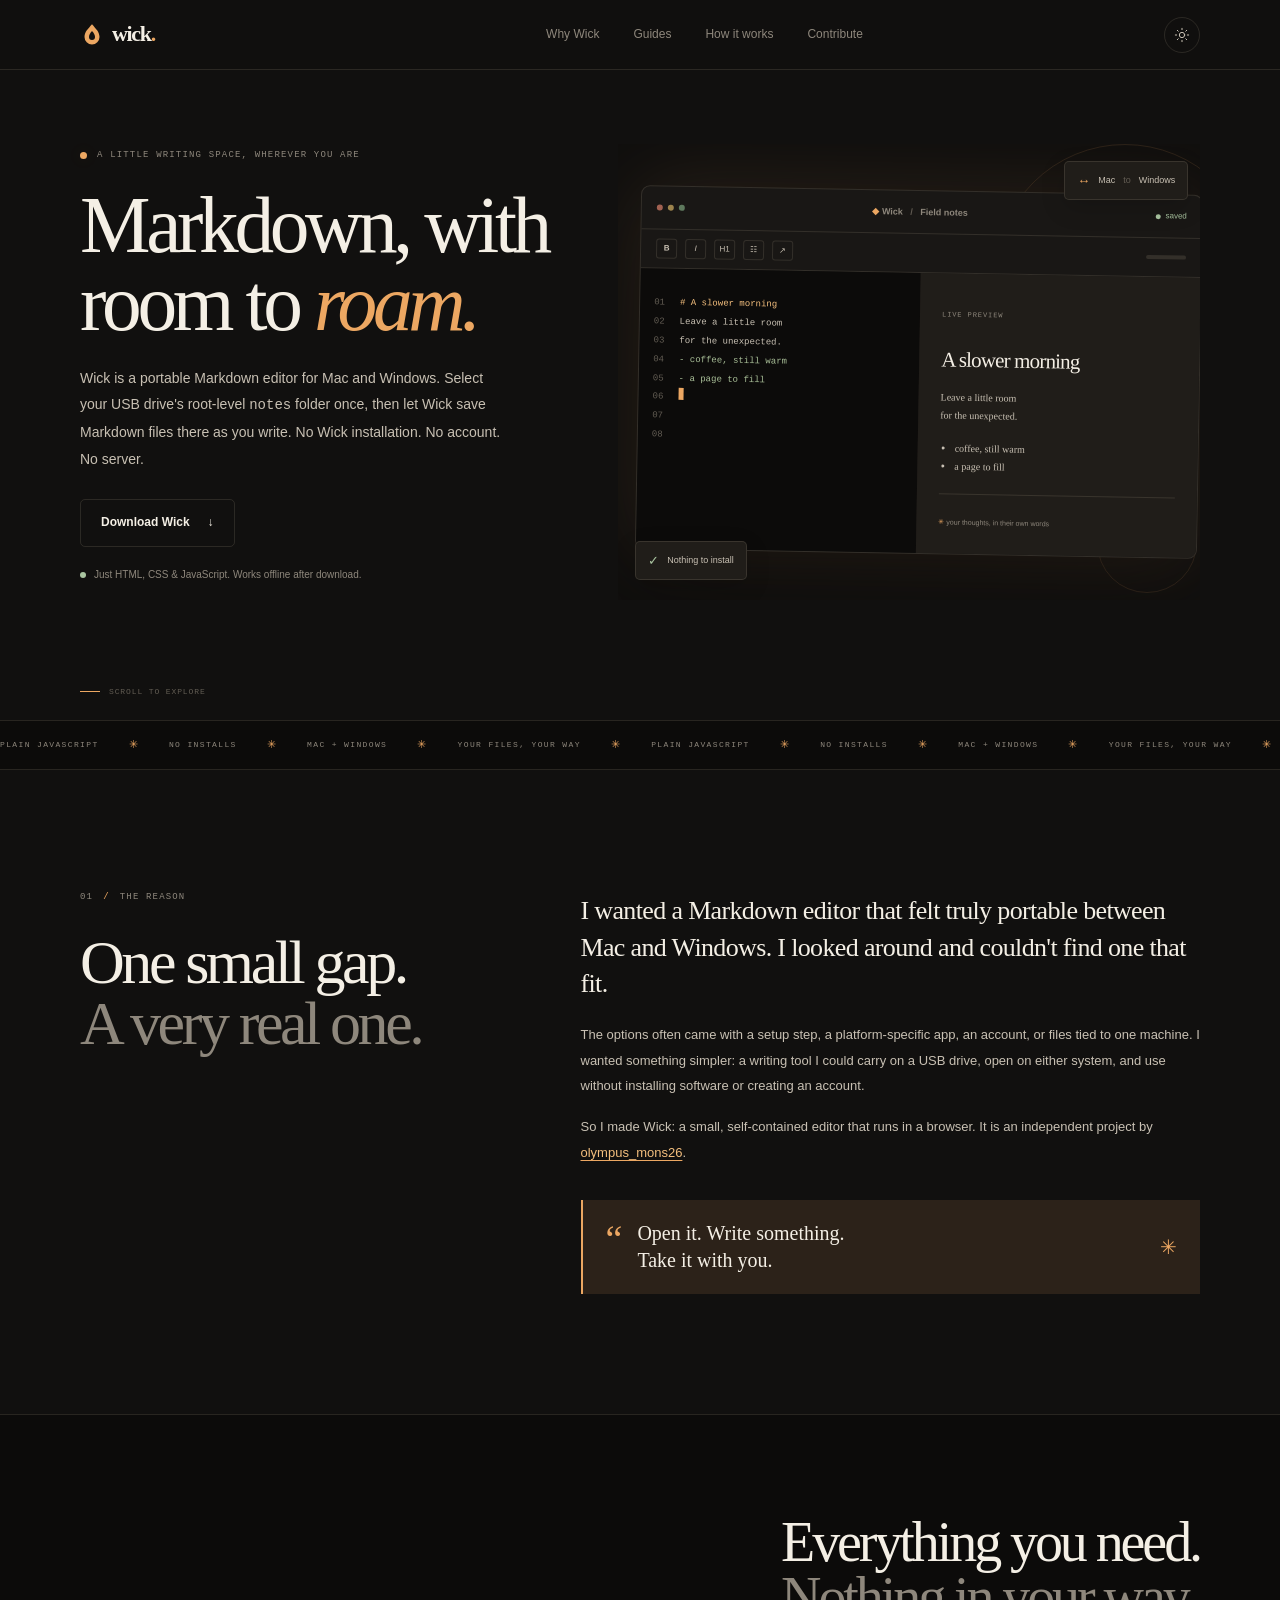
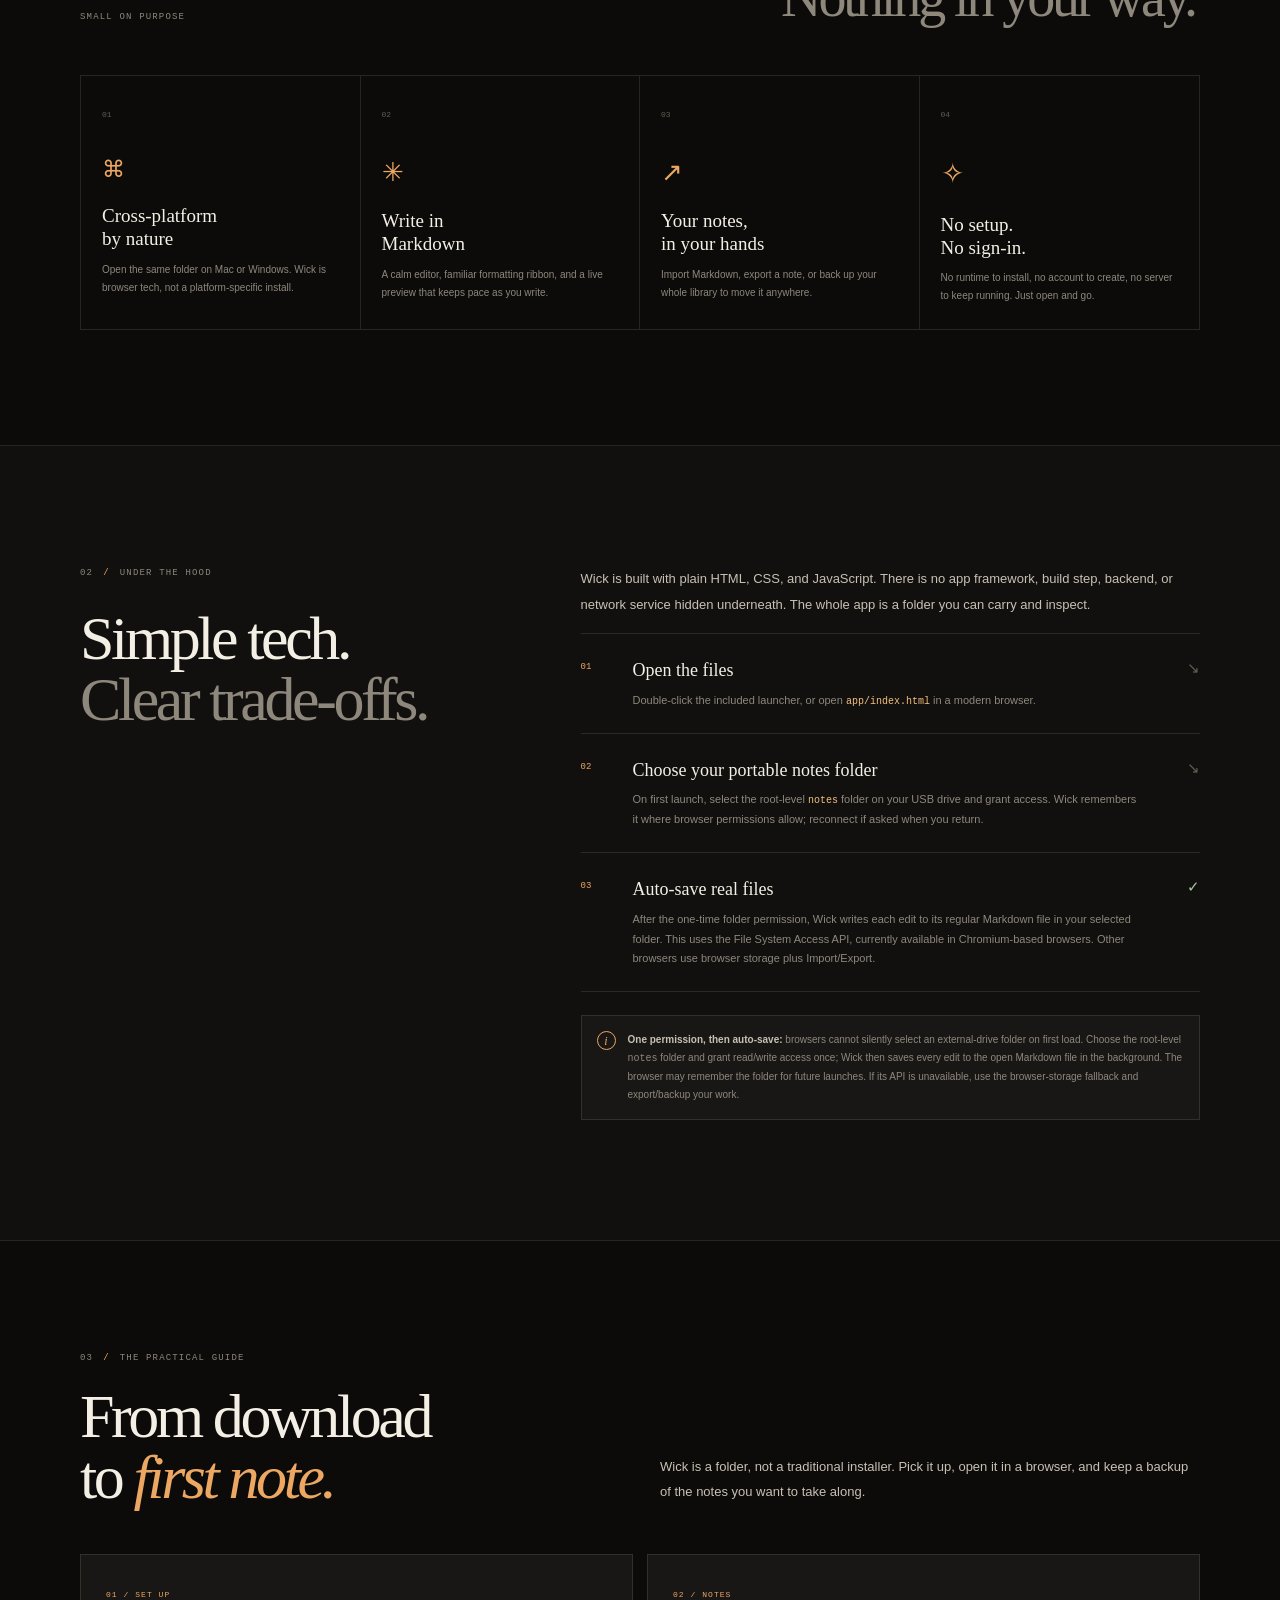
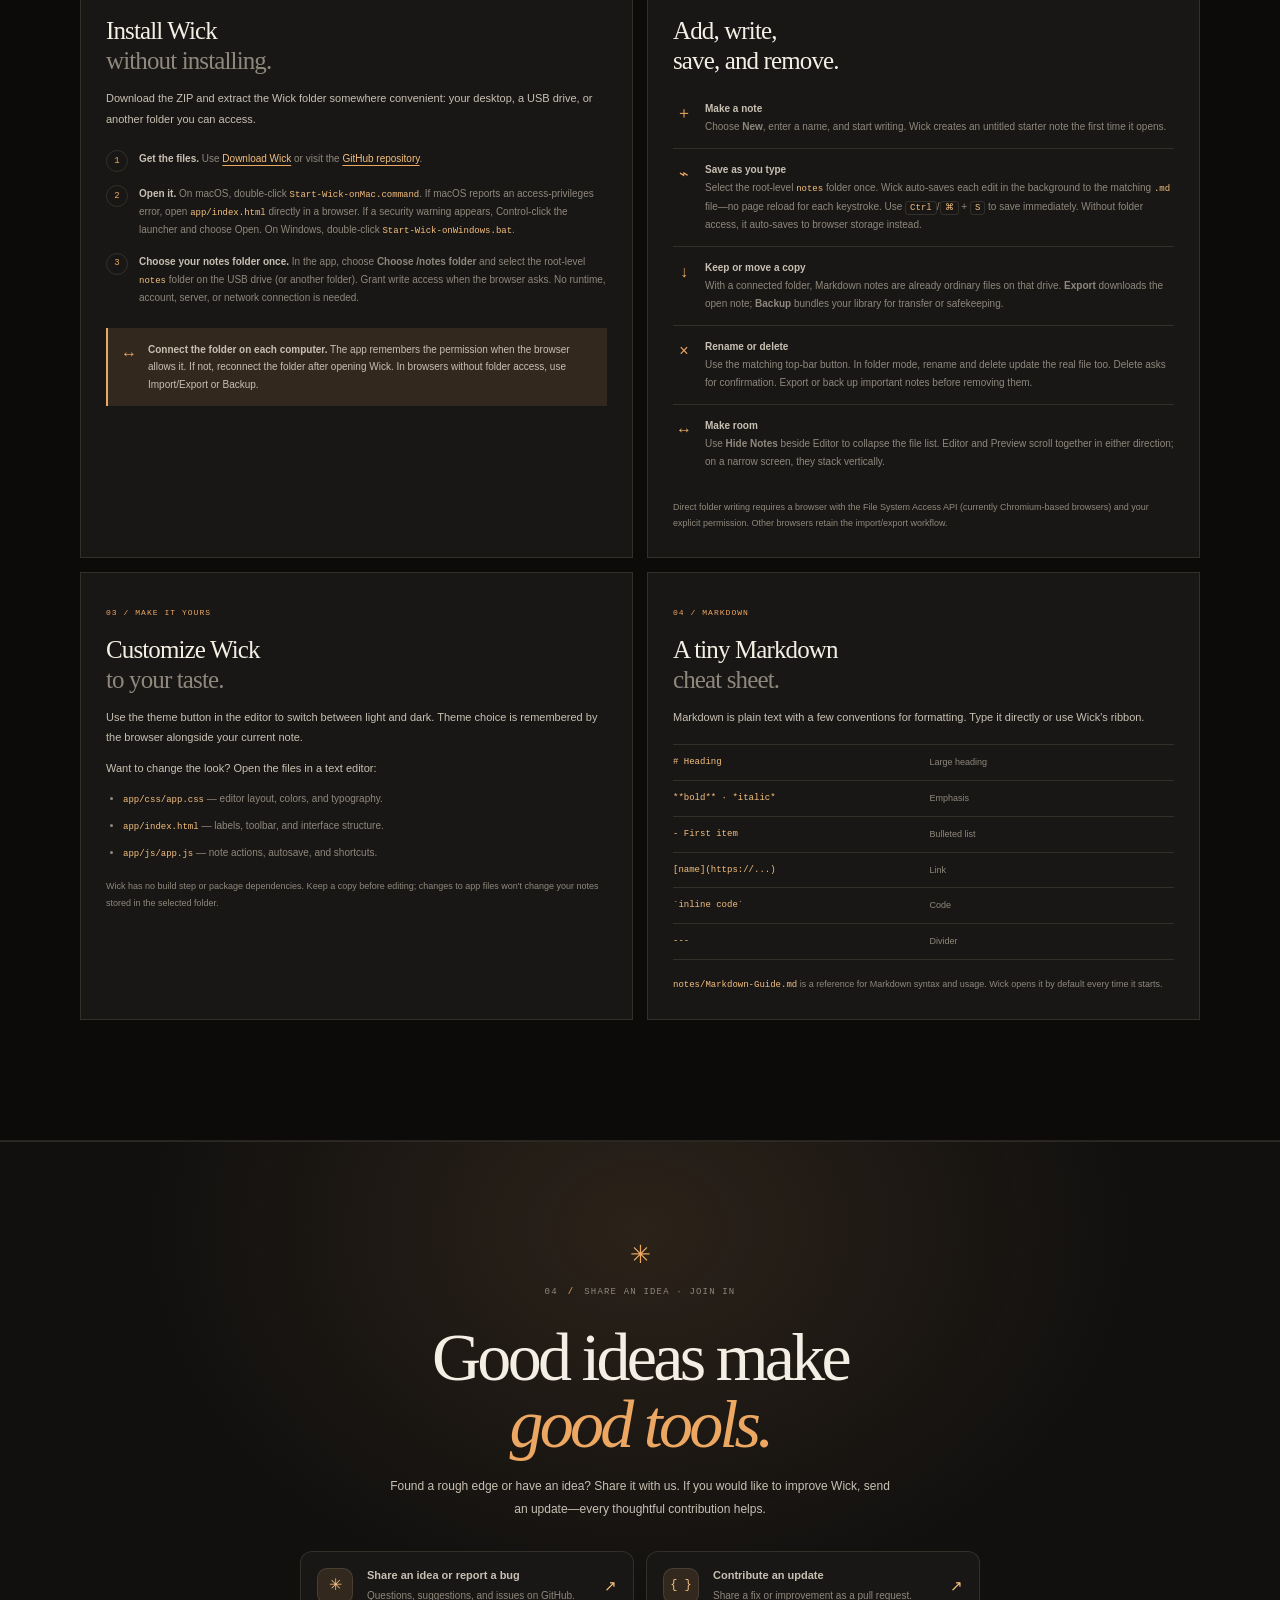
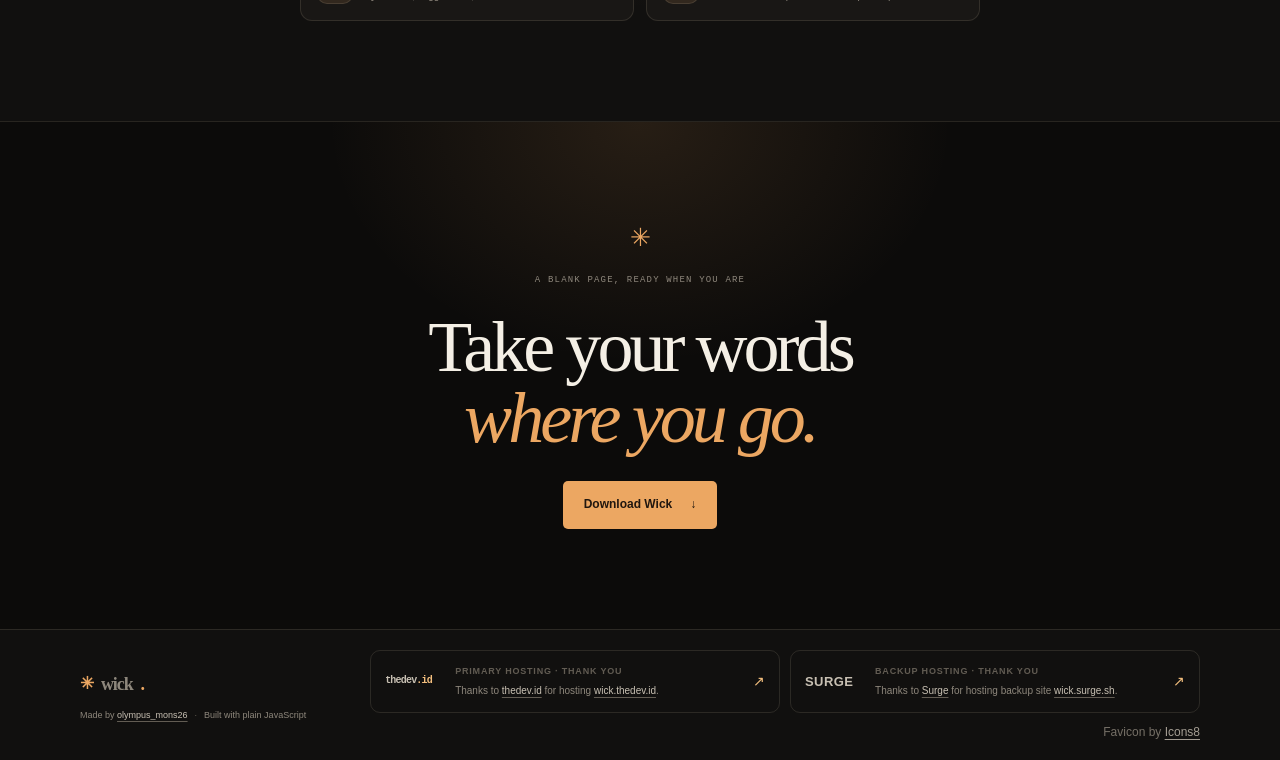
==== commit 7e864860: "Initial commit" ====
--- a/docs/index.html
+++ b/docs/index.html
@@ -49,7 +49,7 @@
             No Wick installation. No account. No server.
           </p>
           <div class="hero-actions">
-            <a class="button button-secondary" href="../Wick.zip" download>Download the app <span aria-hidden="true">↓</span></a>
+            <a class="button button-secondary" href="https://github.com/olympus-mons26/wick/archive/refs/heads/main.zip">Download Wick <span aria-hidden="true">↓</span></a>
           </div>
           <p class="micro-note"><span class="status-dot"></span> Just HTML, CSS &amp; JavaScript. Works offline after download.</p>
         </div>
@@ -208,7 +208,7 @@
               <h3>Install Wick<br><span class="muted-heading">without installing.</span></h3>
               <p>Download the ZIP and extract the Wick folder somewhere convenient: your desktop, a USB drive, or another folder you can access.</p>
               <ol class="guide-list">
-                <li><span>1</span><p><strong>Get the files.</strong> Use <a href="../Wick.zip" download>Download Wick</a> or the ZIP from the <a href="https://github.com/olympus-mons26/wick" target="_blank" rel="noopener noreferrer">GitHub repository</a>.</p></li>
+                <li><span>1</span><p><strong>Get the files.</strong> Use <a href="https://github.com/olympus-mons26/wick/archive/refs/heads/main.zip">Download Wick</a> or visit the <a href="https://github.com/olympus-mons26/wick" target="_blank" rel="noopener noreferrer">GitHub repository</a>.</p></li>
                 <li><span>2</span><p><strong>Open it.</strong> On macOS, double-click <code>Start-Wick-onMac.command</code>. If macOS reports an access-privileges error, open <code>app/index.html</code> directly in a browser. If a security warning appears, Control-click the launcher and choose Open. On Windows, double-click <code>Start-Wick-onWindows.bat</code>.</p></li>
                 <li><span>3</span><p><strong>Choose your notes folder once.</strong> In the app, choose <b>Choose /notes folder</b> and select the root-level <code>notes</code> folder on the USB drive (or another folder). Grant write access when the browser asks. No runtime, account, server, or network connection is needed.</p></li>
               </ol>
@@ -260,12 +260,20 @@
       <section class="contribute-section" id="contribute">
         <div class="contribute-inner">
           <span class="closing-flame" aria-hidden="true">✳</span>
-          <p class="eyebrow">04 <span class="heading-slash">/</span> OPEN INVITATION</p>
+          <p class="eyebrow">04 <span class="heading-slash">/</span> SHARE AN IDEA · JOIN IN</p>
           <h2>Good ideas make<br><span class="accent-text">good tools.</span></h2>
-          <p>Any suggestion or updates via GitHub pull requests are appreciated. Found a rough edge, have an idea, or want to help improve Wick? Share it with us.</p>
+          <p>Found a rough edge or have an idea? Share it with us. If you would like to improve Wick, send an update—every thoughtful contribution helps.</p>
           <div class="contribute-actions">
-            <a class="button button-primary" href="https://github.com/olympus-mons26/wick/issues" target="_blank" rel="noopener noreferrer">Share a suggestion <span aria-hidden="true">↗</span></a>
-            <a class="button button-secondary" href="https://github.com/olympus-mons26/wick/pulls" target="_blank" rel="noopener noreferrer">View / open a pull request <span aria-hidden="true">↗</span></a>
+            <a class="contribute-card" href="https://github.com/olympus-mons26/wick/issues" target="_blank" rel="noopener noreferrer">
+              <span class="contribute-card-icon" aria-hidden="true">✳</span>
+              <span class="contribute-card-copy"><strong>Share an idea or report a bug</strong><span>Questions, suggestions, and issues on GitHub.</span></span>
+              <span class="contribute-card-arrow" aria-hidden="true">↗</span>
+            </a>
+            <a class="contribute-card contribute-card-update" href="https://github.com/olympus-mons26/wick/pulls" target="_blank" rel="noopener noreferrer">
+              <span class="contribute-card-icon" aria-hidden="true">{ }</span>
+              <span class="contribute-card-copy"><strong>Contribute an update</strong><span>Share a fix or improvement as a pull request.</span></span>
+              <span class="contribute-card-arrow" aria-hidden="true">↗</span>
+            </a>
           </div>
         </div>
       </section>
@@ -276,15 +284,35 @@
           <span class="closing-flame" aria-hidden="true">✳</span>
           <p class="eyebrow">A BLANK PAGE, READY WHEN YOU ARE</p>
           <h2>Take your words<br><span class="accent-text">where you go.</span></h2>
-          <a class="closing-download" href="../Wick.zip" download>Or download the portable folder <span aria-hidden="true">↓</span></a>
+          <a class="button button-primary" href="https://github.com/olympus-mons26/wick/archive/refs/heads/main.zip">Download Wick <span aria-hidden="true">↓</span></a>
         </div>
       </section>
     </main>
 
     <footer class="site-footer">
-      <a class="footer-brand" href="#" aria-label="Wick home"><span class="tiny-flame">✳</span> wick<span class="wordmark-period">.</span></a>
-      <p class="footer-credit">Made by <a href="https://github.com/olympus-mons26/wick" target="_blank" rel="noopener noreferrer">olympus_mons26</a><span class="footer-dot">·</span>Built with plain JavaScript</p>
-      <p class="footer-thanks">A little thank-you to <a href="https://js.org" target="_blank" rel="noopener noreferrer">js.org</a> for the free website hosting <span aria-hidden="true">↗</span></p>
+      <div class="footer-about">
+        <a class="footer-brand" href="#" aria-label="Wick home"><span class="tiny-flame">✳</span> wick<span class="wordmark-period">.</span></a>
+        <p class="footer-credit">Made by <a href="https://github.com/olympus-mons26/wick" target="_blank" rel="noopener noreferrer">olympus_mons26</a><span class="footer-dot">·</span>Built with plain JavaScript</p>
+      </div>
+      <div class="footer-hosting" aria-label="Hosting credits">
+        <article class="hosting-card hosting-card-primary">
+          <div class="hosting-wordmark hosting-wordmark-thedev" aria-hidden="true">thedev<span>.id</span></div>
+          <div class="hosting-copy">
+            <span class="hosting-label">Primary hosting · Thank you</span>
+            <p>Thanks to <a href="https://thedev.id" target="_blank" rel="noopener noreferrer">thedev.id</a> for hosting <a href="https://wick.thedev.id" target="_blank" rel="noopener noreferrer">wick.thedev.id</a>.</p>
+          </div>
+          <a class="hosting-arrow" href="https://wick.thedev.id" target="_blank" rel="noopener noreferrer" aria-label="Visit Wick's primary website">↗</a>
+        </article>
+        <article class="hosting-card hosting-card-backup">
+          <div class="hosting-wordmark hosting-wordmark-surge" aria-hidden="true">surge</div>
+          <div class="hosting-copy">
+            <span class="hosting-label">Backup hosting · Thank you</span>
+            <p>Thanks to <a href="https://surge.sh" target="_blank" rel="noopener noreferrer">Surge</a> for hosting backup site <a href="https://wick.surge.sh" target="_blank" rel="noopener noreferrer">wick.surge.sh</a>.</p>
+          </div>
+          <a class="hosting-arrow" href="https://wick.surge.sh" target="_blank" rel="noopener noreferrer" aria-label="Visit Wick's backup website">↗</a>
+        </article>
+        <p class="favicon-credit">Favicon by <a href="https://icons8.com" target="_blank" rel="noopener noreferrer">Icons8</a></p>
+      </div>
     </footer>
   </body>
 </html>
--- a/docs/site.css
+++ b/docs/site.css
@@ -368,8 +368,8 @@
 .markdown-examples > div { display: grid; grid-template-columns: 1fr 1fr; gap: 12px; padding: 10px 0; border-bottom: 1px solid var(--line); }
 .markdown-examples > div > span { color: var(--muted); font-size: 9px; }
 
-.contribute-section { padding: 92px 24px 100px; border-top: 1px solid var(--line); text-align: center; }
-.contribute-inner { max-width: 620px; margin-inline: auto; }
+.contribute-section { position: relative; overflow: hidden; padding: 92px 24px 100px; border-top: 1px solid var(--line); background: radial-gradient(ellipse at 50% 15%, var(--accent-wash), transparent 55%); text-align: center; }
+.contribute-inner { position: relative; max-width: 700px; margin-inline: auto; }
 .contribute-inner .closing-flame { margin-bottom: 10px; }
 .contribute-inner .eyebrow { justify-content: center; }
 .contribute-inner h2 {
@@ -380,8 +380,17 @@
   letter-spacing: -.055em;
   line-height: .98;
 }
-.contribute-inner > p:not(.eyebrow) { max-width: 500px; margin: 0 auto 24px; color: var(--ink-soft); font-size: 12px; line-height: 1.9; }
-.contribute-actions { display: flex; flex-wrap: wrap; justify-content: center; gap: 10px; }
+.contribute-inner > p:not(.eyebrow) { max-width: 500px; margin: 0 auto 30px; color: var(--ink-soft); font-size: 12px; line-height: 1.9; }
+.contribute-actions { display: grid; grid-template-columns: repeat(2, minmax(0, 1fr)); gap: 12px; max-width: 680px; margin-inline: auto; text-align: left; }
+.contribute-card { display: grid; grid-template-columns: 38px minmax(0, 1fr) auto; align-items: center; gap: 12px; min-width: 0; padding: 16px; border: 1px solid var(--line); border-radius: 12px; background: var(--surface); text-decoration: none; transition: transform .2s ease, border-color .2s ease, box-shadow .2s ease, background .2s ease; }
+.contribute-card:hover { transform: translateY(-3px); border-color: var(--accent); background: var(--surface-raised); box-shadow: 0 12px 28px rgba(0, 0, 0, .2); }
+.contribute-card-icon { display: grid; width: 36px; height: 36px; place-items: center; border: 1px solid var(--line); border-radius: 10px; background: var(--accent-wash); color: var(--accent-bright); font-family: var(--font-mono); font-size: 16px; }
+.contribute-card-update .contribute-card-icon { font-size: 12px; }
+.contribute-card-copy { display: grid; gap: 5px; }
+.contribute-card-copy strong { color: var(--ink-soft); font-size: 11px; font-weight: 650; line-height: 1.4; }
+.contribute-card-copy > span { color: var(--muted); font-size: 10px; line-height: 1.6; }
+.contribute-card-arrow { color: var(--accent-bright); font-size: 15px; transition: transform .2s ease; }
+.contribute-card:hover .contribute-card-arrow { transform: translate(2px, -2px); }
 
 .closing-section { position: relative; overflow: hidden; padding: 95px 24px 100px; border-top: 1px solid var(--line); background: var(--page-deep); text-align: center; }
 .closing-glow { position: absolute; top: -250px; left: 50%; width: 650px; height: 500px; transform: translateX(-50%); border-radius: 50%; background: radial-gradient(ellipse, var(--accent-wash), transparent 68%); pointer-events: none; }
@@ -393,16 +402,27 @@
 .closing-download { display: block; width: fit-content; margin: 17px auto 0; color: var(--muted); font-size: 10px; text-decoration-color: var(--faint); text-underline-offset: 4px; }
 .closing-download:hover { color: var(--accent-bright); }
 
-.site-footer { display: grid; min-height: 86px; grid-template-columns: 1fr 1fr 1fr; align-items: center; gap: 20px; padding: 16px max(28px, calc((100vw - var(--wrap)) / 2)); border-top: 1px solid var(--line); color: var(--muted); }
+.site-footer { display: grid; min-height: 126px; grid-template-columns: auto minmax(0, 1fr); align-items: center; gap: clamp(24px, 5vw, 72px); padding: 20px max(28px, calc((100vw - var(--wrap)) / 2)); border-top: 1px solid var(--line); color: var(--muted); }
+.footer-about { display: grid; gap: 9px; }
 .footer-brand { width: fit-content; font-size: 18px; }
 .footer-brand .tiny-flame { font-size: 17px; }
-.footer-credit, .footer-thanks { margin: 0; font-size: 9px; }
-.footer-credit { text-align: center; }
-.footer-credit a, .footer-thanks a { color: var(--ink-soft); text-decoration-color: var(--faint); text-underline-offset: 3px; }
-.footer-credit a:hover, .footer-thanks a:hover { color: var(--accent-bright); }
+.footer-credit { margin: 0; font-size: 9px; }
+.footer-credit a, .hosting-copy a { color: var(--ink-soft); text-decoration-color: var(--faint); text-underline-offset: 3px; }
+.footer-credit a:hover, .hosting-copy a:hover { color: var(--accent-bright); }
 .footer-dot { margin: 0 7px; color: var(--faint); }
-.footer-thanks { text-align: right; }
-.footer-thanks > span { color: var(--accent); }
+.footer-hosting { display: grid; grid-template-columns: repeat(2, minmax(0, 1fr)); gap: 10px; }
+.hosting-card { display: grid; grid-template-columns: auto minmax(0, 1fr) auto; align-items: center; gap: 12px; min-width: 0; padding: 13px 14px; border: 1px solid var(--line); border-radius: 10px; background: var(--panel); }
+.hosting-wordmark { min-width: 58px; color: var(--ink-soft); font-size: 12px; font-weight: 750; letter-spacing: -0.06em; white-space: nowrap; }
+.hosting-wordmark-thedev { font-family: var(--font-mono); font-size: 10px; letter-spacing: -0.08em; }
+.hosting-wordmark-thedev span { color: var(--accent-bright); }
+.hosting-wordmark-surge { font-size: 13px; font-weight: 850; letter-spacing: 0.03em; text-transform: uppercase; }
+.hosting-copy { min-width: 0; }
+.hosting-label { display: block; margin-bottom: 4px; color: var(--faint); font-size: 9px; font-weight: 700; letter-spacing: 0.09em; text-transform: uppercase; }
+.hosting-copy p { margin: 0; color: var(--muted); font-size: 10px; line-height: 1.55; }
+.hosting-arrow { align-self: center; color: var(--accent-bright); font-size: 14px; text-decoration: none; }
+.favicon-credit { grid-column: 1 / -1; justify-self: end; margin: 0; font-size: 12px; opacity: 0.8; }
+.favicon-credit a { color: var(--ink-soft); text-underline-offset: 3px; }
+.favicon-credit a:hover { color: var(--accent-bright); }
 
 :focus-visible { outline: 2px solid var(--accent); outline-offset: 4px; }
 
@@ -444,6 +464,7 @@
   .guide-grid { grid-template-columns: 1fr; gap: 10px; }
   .guide-card { padding: 20px; }
   .contribute-section { padding-block: 75px; }
+  .contribute-actions { grid-template-columns: 1fr; max-width: 440px; }
   .section-heading h2, .features-intro h2 { font-size: 48px; }
   .why-lead { font-size: 23px; }
   .features-section { padding-block: 76px; }
@@ -455,8 +476,13 @@
   .feature-card:nth-child(3), .feature-card:nth-child(4) { border-bottom: 0; }
   .feature-icon { margin-top: 21px; }
   .closing-section { padding-block: 78px; }
-  .site-footer { grid-template-columns: 1fr; gap: 10px; padding: 22px 20px; text-align: left; }
-  .footer-credit, .footer-thanks { text-align: left; }
+  .site-footer { grid-template-columns: 1fr; gap: 18px; padding: 22px 20px; text-align: left; }
+  .footer-hosting { grid-template-columns: 1fr 1fr; }
+  .favicon-credit { justify-self: start; }
+}
+
+@media (max-width: 420px) {
+  .footer-hosting { grid-template-columns: 1fr; }
 }
 
 @media (max-width: 390px) {
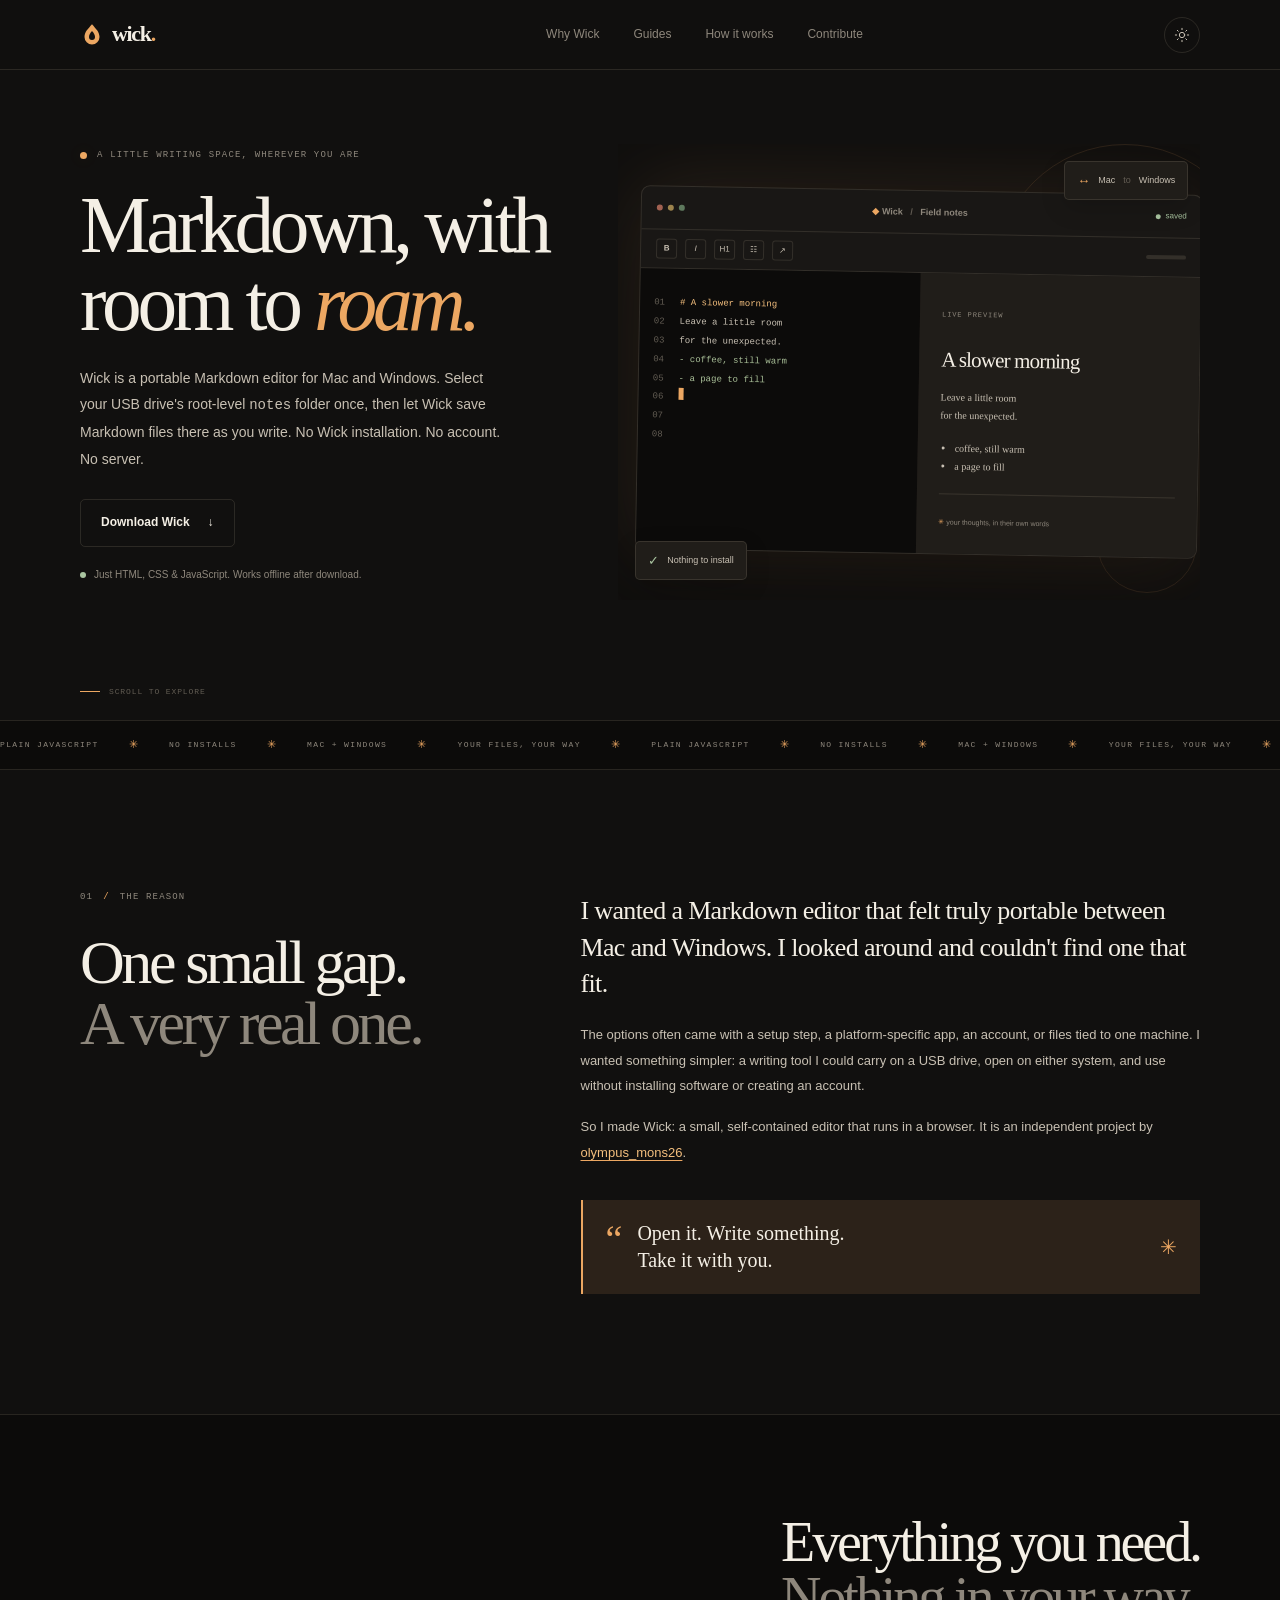
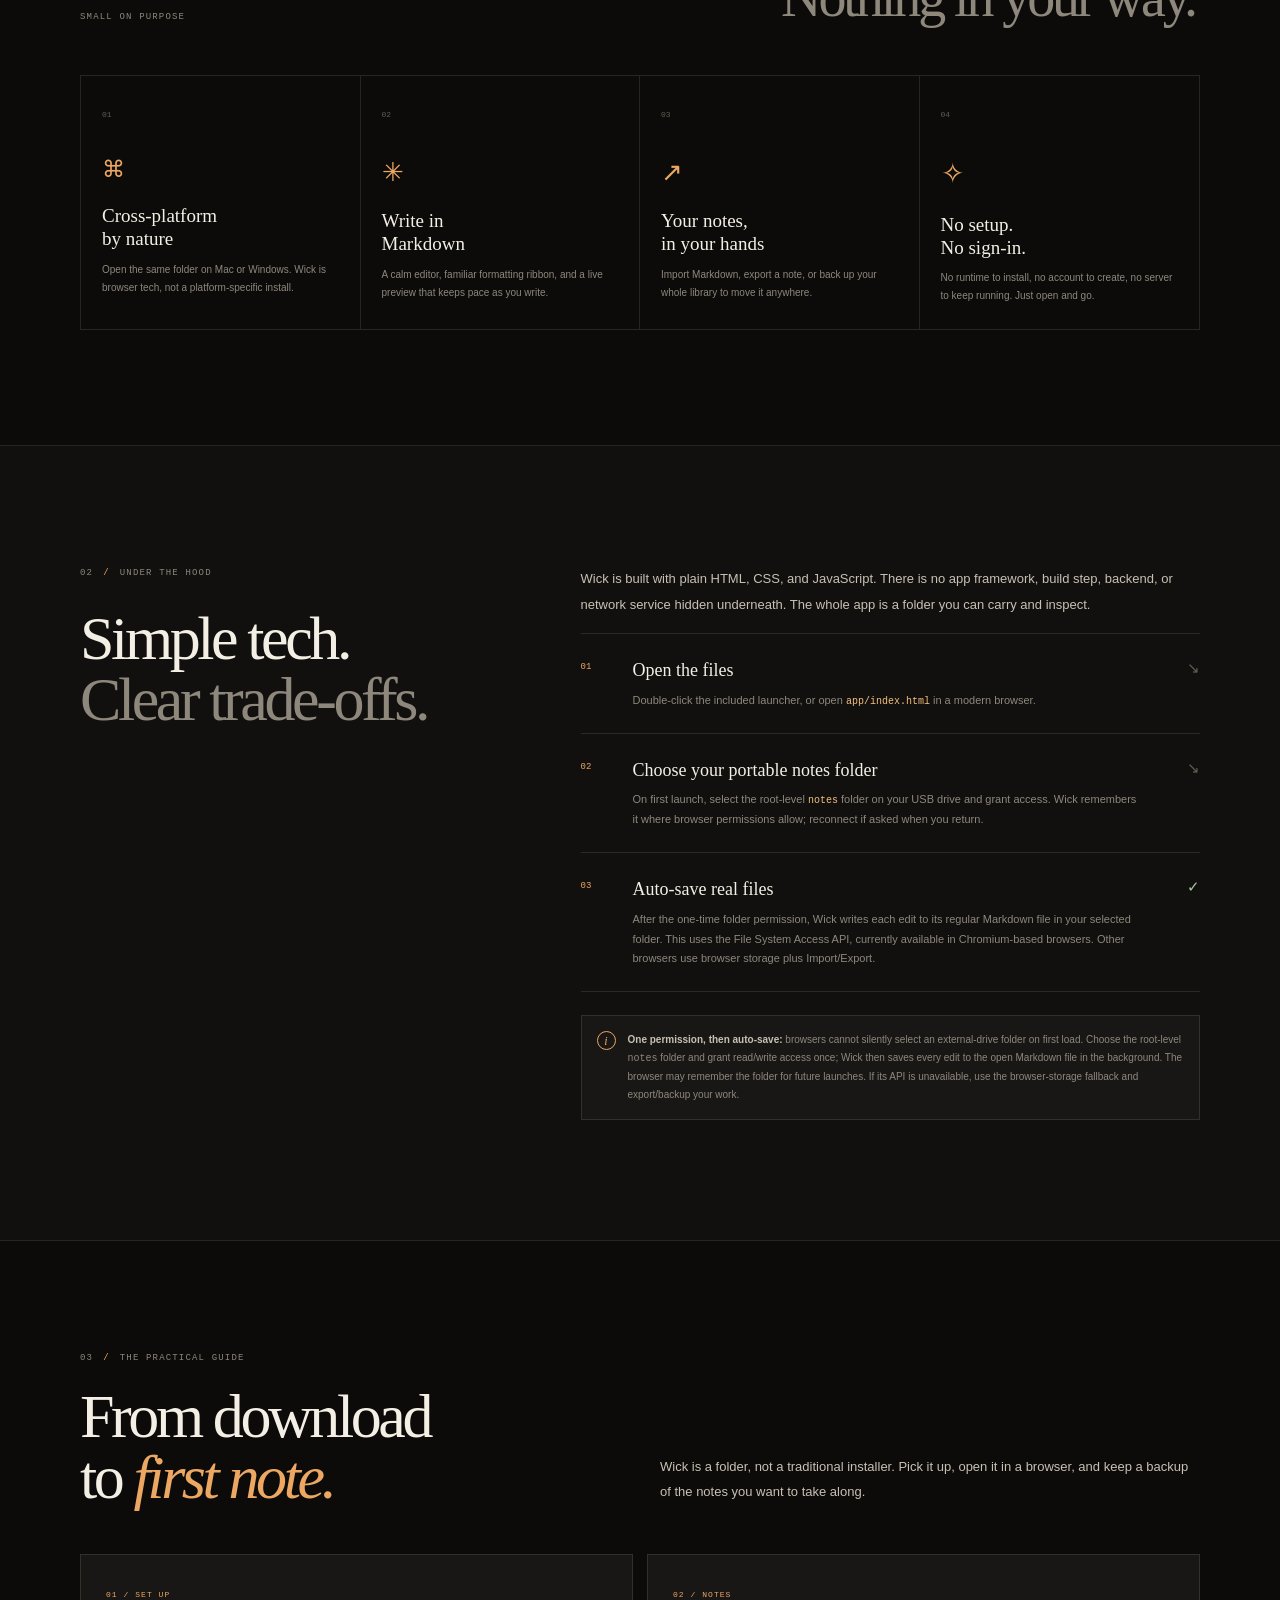
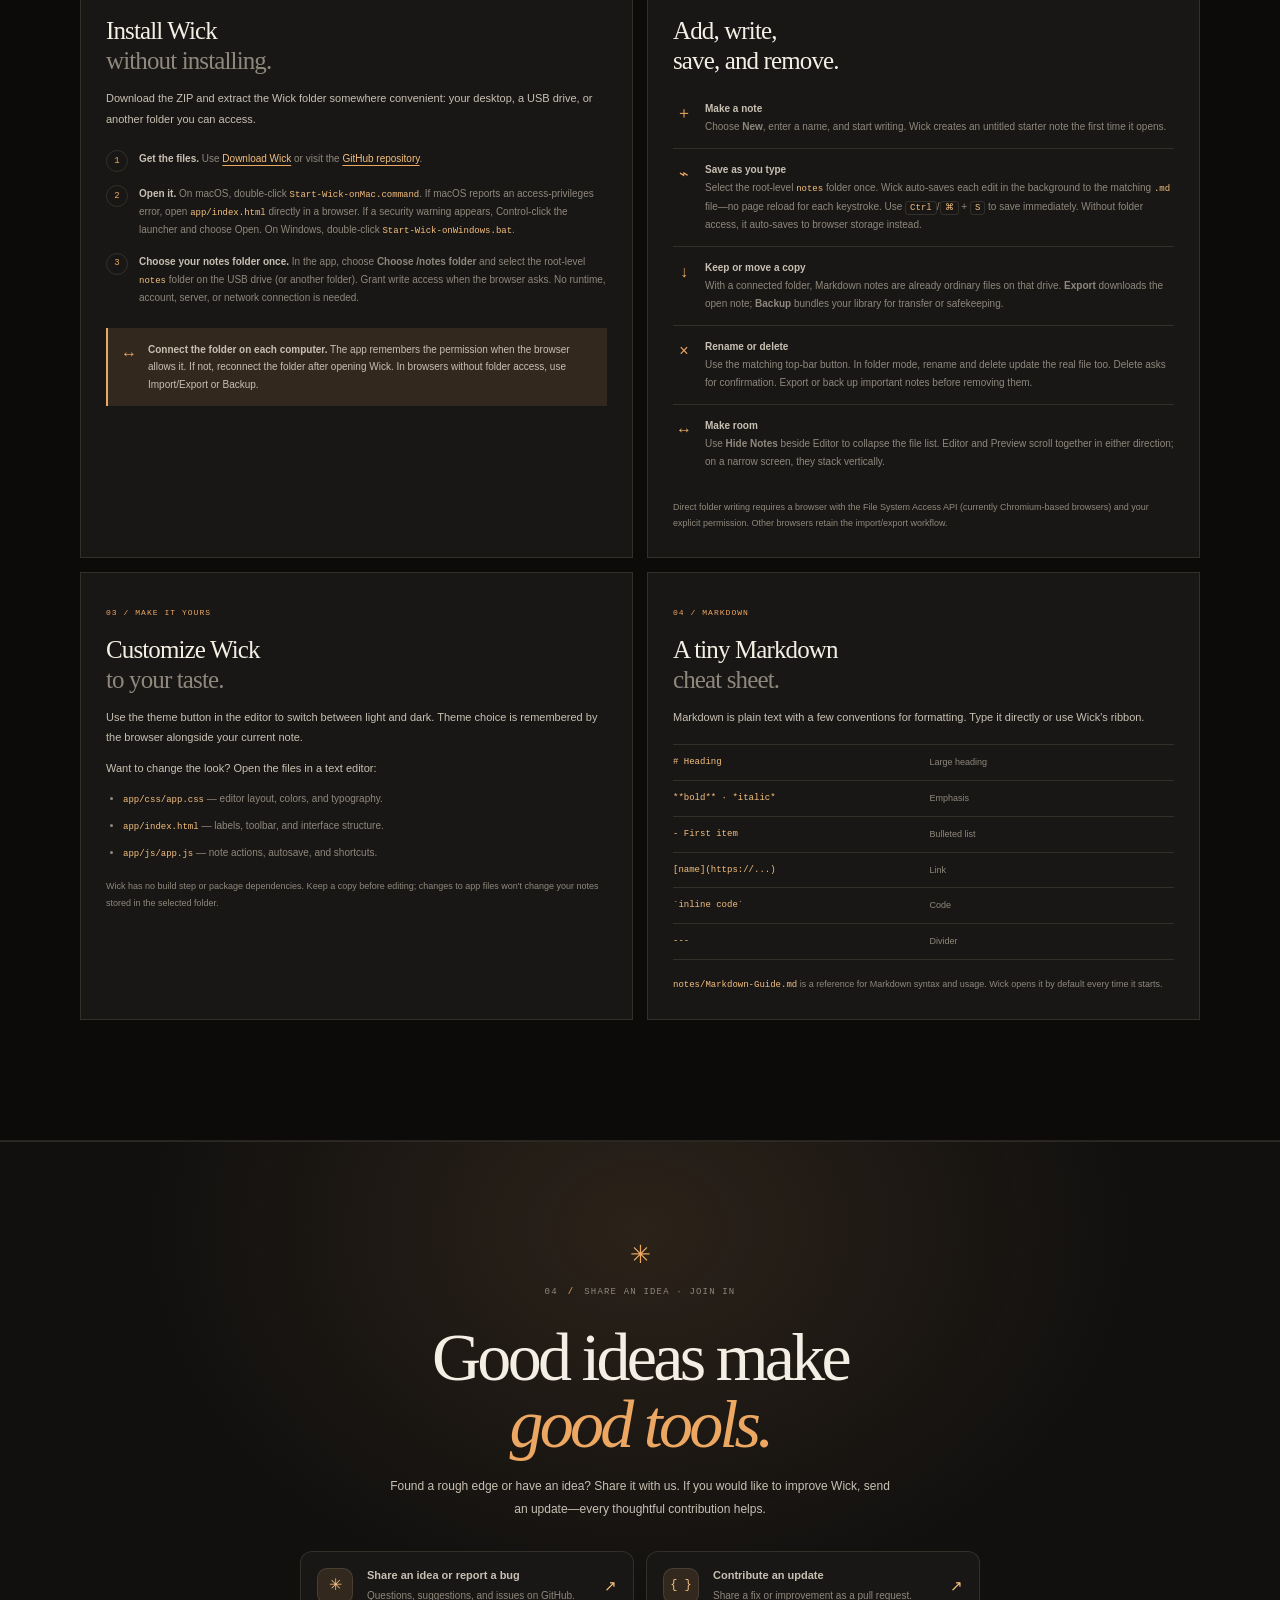
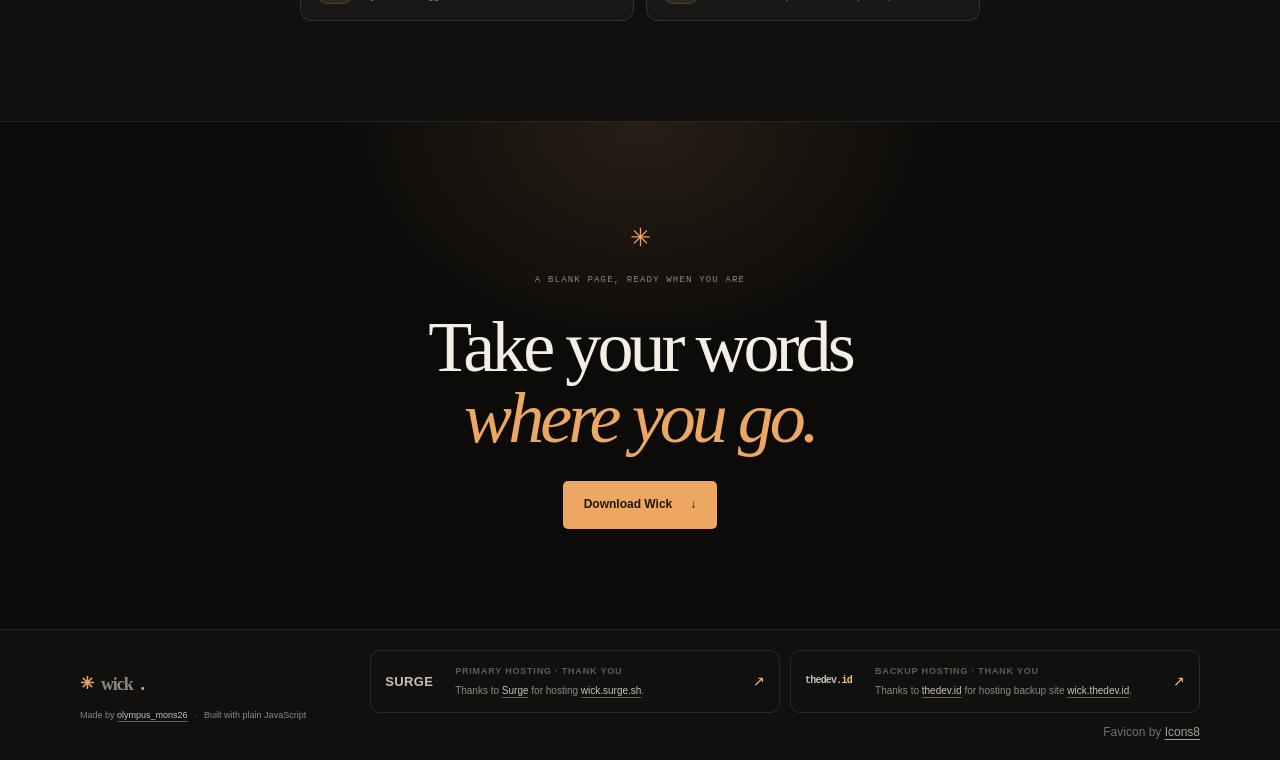
==== commit 2233d511: "Fixed the website order" ====
--- a/docs/index.html
+++ b/docs/index.html
@@ -296,20 +296,20 @@
       </div>
       <div class="footer-hosting" aria-label="Hosting credits">
         <article class="hosting-card hosting-card-primary">
+          <div class="hosting-wordmark hosting-wordmark-surge" aria-hidden="true">surge</div>
+          <div class="hosting-copy">
+            <span class="hosting-label">Primary hosting · Thank you</span>
+            <p>Thanks to <a href="https://surge.sh" target="_blank" rel="noopener noreferrer">Surge</a> for hosting <a href="https://wick.surge.sh" target="_blank" rel="noopener noreferrer">wick.surge.sh</a>.</p>
+          </div>
+          <a class="hosting-arrow" href="https://wick.surge.sh" target="_blank" rel="noopener noreferrer" aria-label="Visit Wick's primary website">↗</a>
+        </article>
+        <article class="hosting-card hosting-card-backup">
           <div class="hosting-wordmark hosting-wordmark-thedev" aria-hidden="true">thedev<span>.id</span></div>
           <div class="hosting-copy">
-            <span class="hosting-label">Primary hosting · Thank you</span>
-            <p>Thanks to <a href="https://thedev.id" target="_blank" rel="noopener noreferrer">thedev.id</a> for hosting <a href="https://wick.thedev.id" target="_blank" rel="noopener noreferrer">wick.thedev.id</a>.</p>
-          </div>
-          <a class="hosting-arrow" href="https://wick.thedev.id" target="_blank" rel="noopener noreferrer" aria-label="Visit Wick's primary website">↗</a>
-        </article>
-        <article class="hosting-card hosting-card-backup">
-          <div class="hosting-wordmark hosting-wordmark-surge" aria-hidden="true">surge</div>
-          <div class="hosting-copy">
             <span class="hosting-label">Backup hosting · Thank you</span>
-            <p>Thanks to <a href="https://surge.sh" target="_blank" rel="noopener noreferrer">Surge</a> for hosting backup site <a href="https://wick.surge.sh" target="_blank" rel="noopener noreferrer">wick.surge.sh</a>.</p>
-          </div>
-          <a class="hosting-arrow" href="https://wick.surge.sh" target="_blank" rel="noopener noreferrer" aria-label="Visit Wick's backup website">↗</a>
+            <p>Thanks to <a href="https://thedev.id" target="_blank" rel="noopener noreferrer">thedev.id</a> for hosting backup site <a href="https://wick.thedev.id" target="_blank" rel="noopener noreferrer">wick.thedev.id</a>.</p>
+          </div>
+          <a class="hosting-arrow" href="https://wick.thedev.id" target="_blank" rel="noopener noreferrer" aria-label="Visit Wick's backup website">↗</a>
         </article>
         <p class="favicon-credit">Favicon by <a href="https://icons8.com" target="_blank" rel="noopener noreferrer">Icons8</a></p>
       </div>
